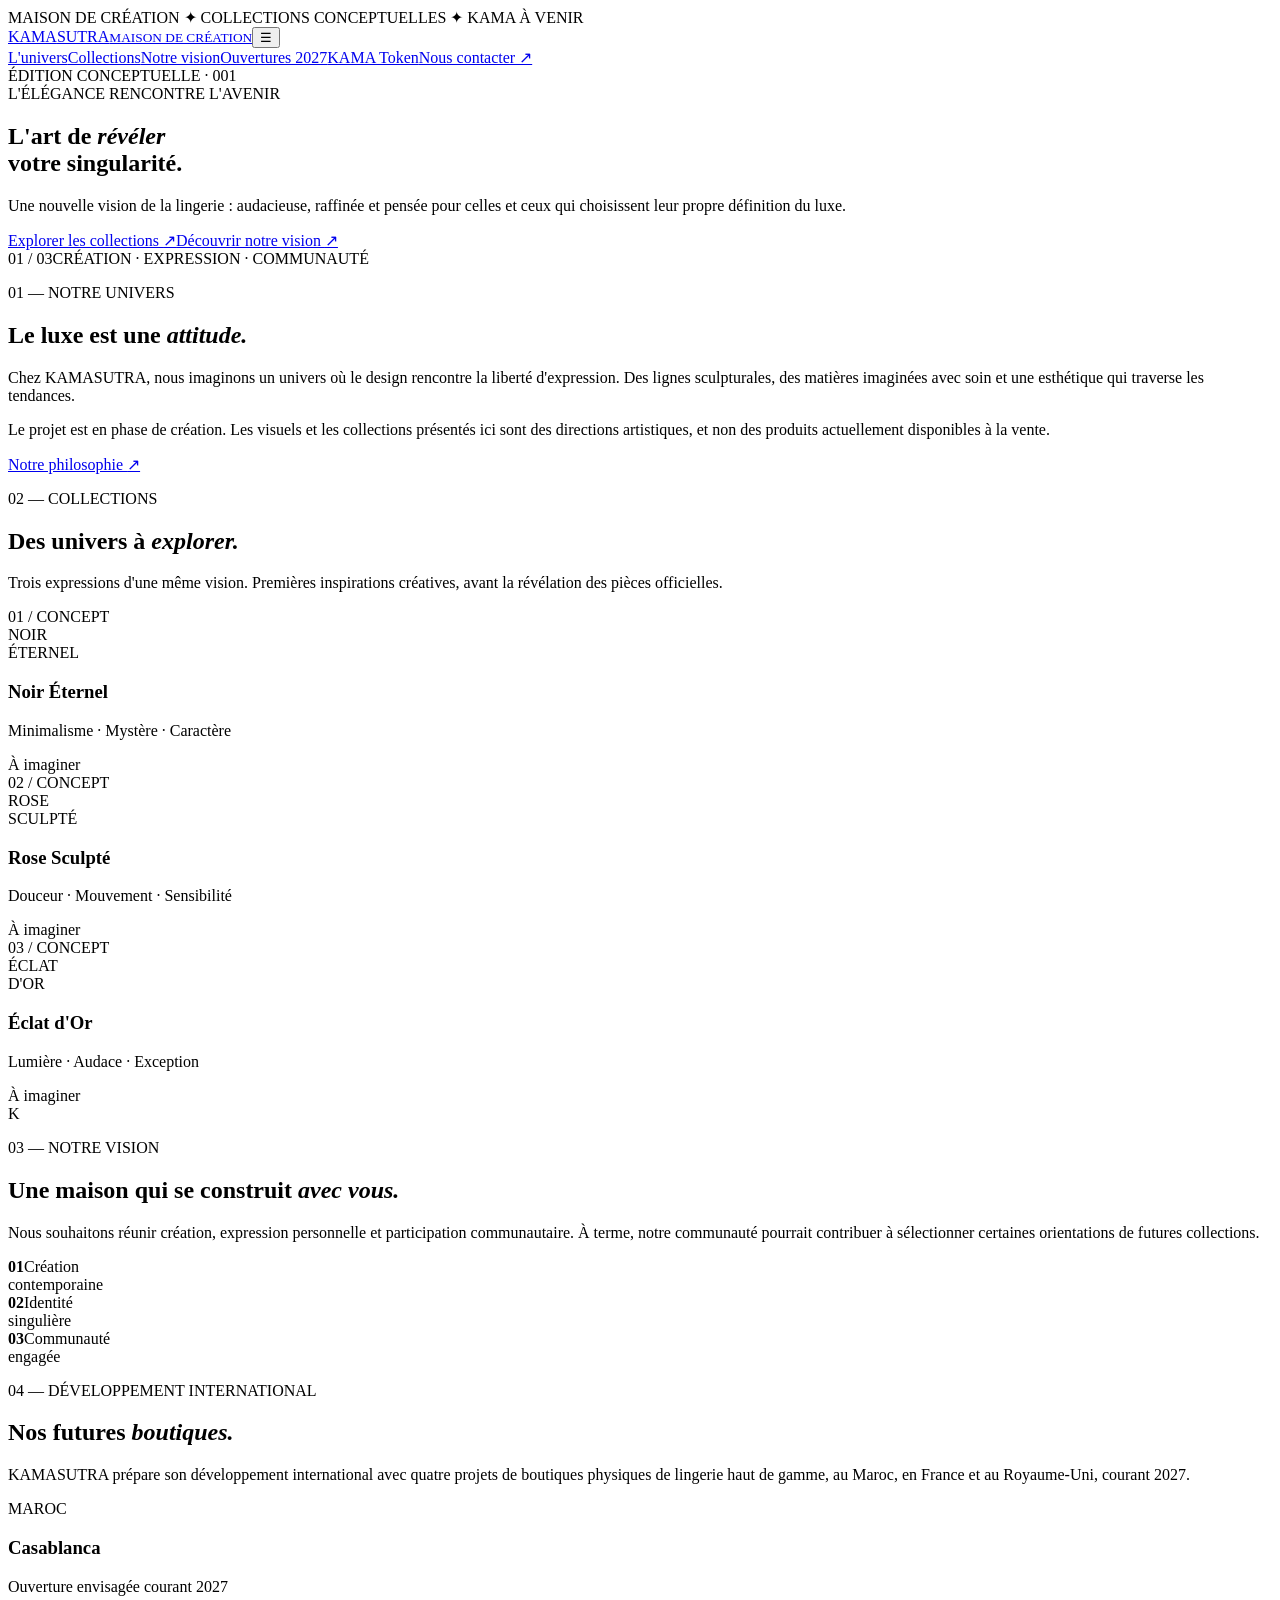
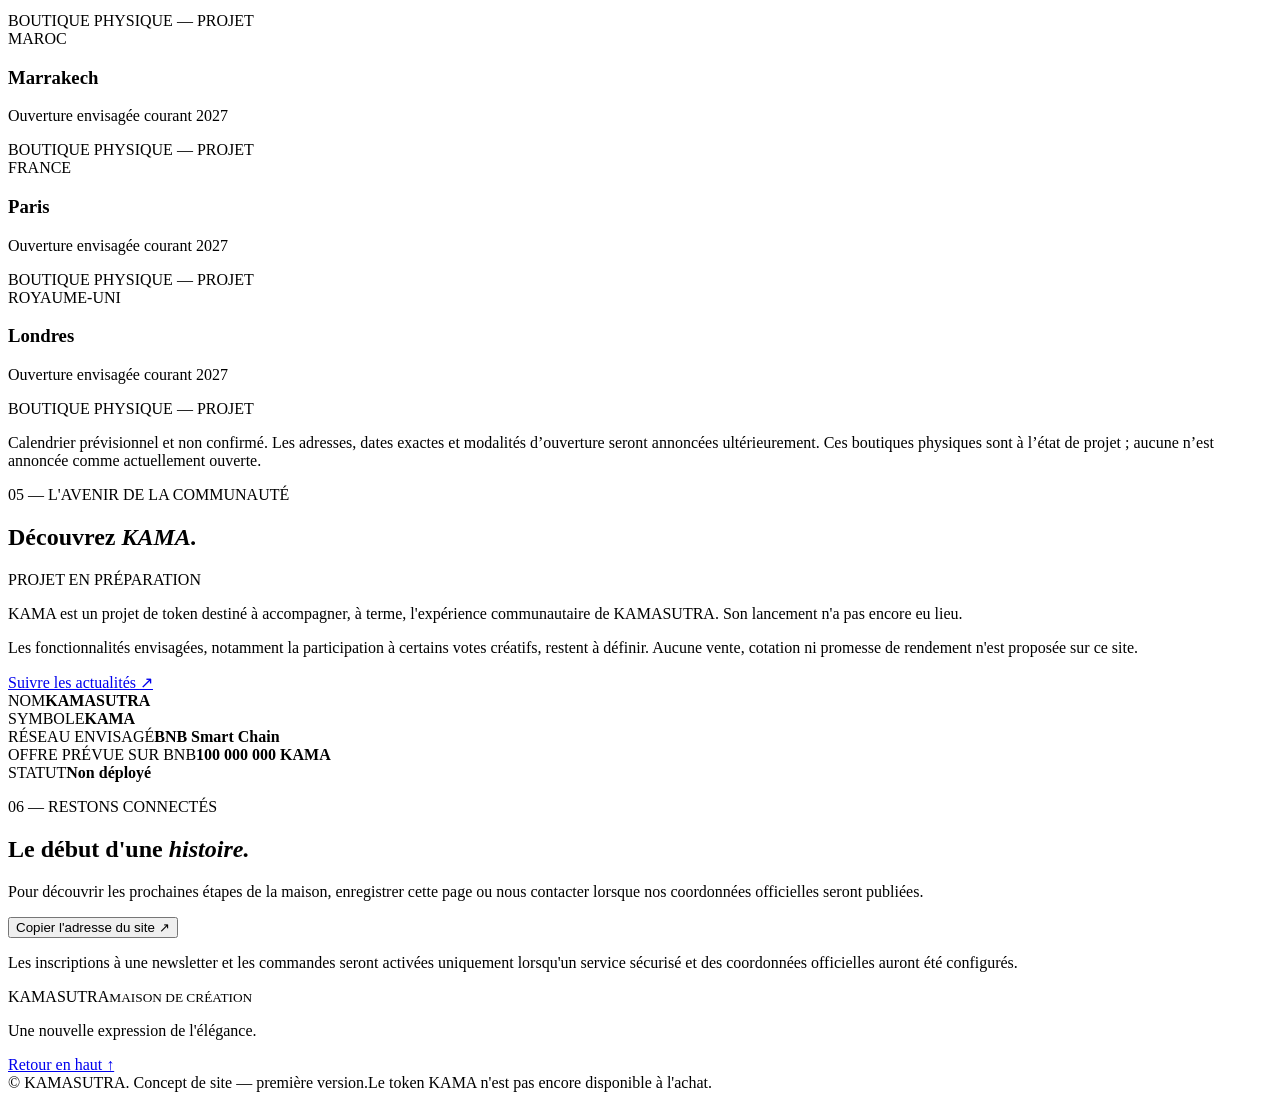
==== index.html @ 38c8c531 "Add files via upload" ====
<!doctype html>
<html lang="fr">
<head>
<meta charset="utf-8"><meta name="viewport" content="width=device-width,initial-scale=1">
<meta name="theme-color" content="#101018"><meta name="description" content="KAMASUTRA — une vision de la lingerie contemporaine, entre élégance, création et communauté. Découvrez les collections conceptuelles et le projet KAMA.">
<title>KAMASUTRA — Maison de création</title>
<link rel="stylesheet" href="styles.css">
</head>
<body>
<div class="announcement">MAISON DE CRÉATION <span>✦</span> COLLECTIONS CONCEPTUELLES <span>✦</span> KAMA À VENIR</div>
<header class="header" id="haut"><a href="#haut" class="logo" aria-label="KAMASUTRA accueil">KAMA<span>SUTRA</span><small>MAISON DE CRÉATION</small></a><button class="menu-button" id="menuButton" aria-expanded="false" aria-controls="mainNav" aria-label="Ouvrir le menu">☰</button><nav id="mainNav" aria-label="Navigation principale"><a href="#univers">L'univers</a><a href="#collections">Collections</a><a href="#vision">Notre vision</a><a href="#implantations">Ouvertures 2027</a><a href="#kama">KAMA Token</a><a href="#contact" class="nav-cta">Nous contacter ↗</a></nav></header>
<main>
<section class="hero" aria-labelledby="hero-title"><div class="hero-art" aria-hidden="true"><div class="halo"></div><div class="sculpture sculpture-one"></div><div class="sculpture sculpture-two"></div><div class="orbit orbit-one"></div><div class="orbit orbit-two"></div><span class="art-label">ÉDITION CONCEPTUELLE · 001</span></div><div class="hero-content"><div class="eyebrow"><span class="eyebrow-line"></span> L'ÉLÉGANCE RENCONTRE L'AVENIR</div><h1 id="hero-title">L'art de <em>révéler</em><br>votre singularité.</h1><p>Une nouvelle vision de la lingerie : audacieuse, raffinée et pensée pour celles et ceux qui choisissent leur propre définition du luxe.</p><div class="hero-actions"><a class="button gold" href="#collections">Explorer les collections <span>↗</span></a><a class="text-link" href="#vision">Découvrir notre vision <span>↗</span></a></div><div class="hero-bottom"><span>01 / 03</span><span>CRÉATION · EXPRESSION · COMMUNAUTÉ</span></div></div></section>
<section class="manifesto section" id="univers"><p class="section-kicker">01 — NOTRE UNIVERS</p><div class="manifesto-layout"><h2>Le luxe est une <em>attitude.</em></h2><div><p>Chez KAMASUTRA, nous imaginons un univers où le design rencontre la liberté d'expression. Des lignes sculpturales, des matières imaginées avec soin et une esthétique qui traverse les tendances.</p><p class="muted">Le projet est en phase de création. Les visuels et les collections présentés ici sont des directions artistiques, et non des produits actuellement disponibles à la vente.</p><a class="under-link" href="#vision">Notre philosophie <span>↗</span></a></div></div></section>
<section class="collections section" id="collections"><div class="section-top"><div><p class="section-kicker">02 — COLLECTIONS</p><h2>Des univers à <em>explorer.</em></h2></div><p>Trois expressions d'une même vision. Premières inspirations créatives, avant la révélation des pièces officielles.</p></div><div class="collection-grid"><article class="collection-card card-noir"><div class="card-visual"><span class="collection-index">01 / CONCEPT</span><div class="shape shape-noir"></div><span class="card-stamp">NOIR<br>ÉTERNEL</span></div><div class="collection-meta"><div><h3>Noir Éternel</h3><p>Minimalisme · Mystère · Caractère</p></div><span class="pill">À imaginer</span></div></article><article class="collection-card card-rose"><div class="card-visual"><span class="collection-index">02 / CONCEPT</span><div class="shape shape-rose"></div><span class="card-stamp">ROSE<br>SCULPTÉ</span></div><div class="collection-meta"><div><h3>Rose Sculpté</h3><p>Douceur · Mouvement · Sensibilité</p></div><span class="pill">À imaginer</span></div></article><article class="collection-card card-or"><div class="card-visual"><span class="collection-index">03 / CONCEPT</span><div class="shape shape-or"></div><span class="card-stamp">ÉCLAT<br>D'OR</span></div><div class="collection-meta"><div><h3>Éclat d'Or</h3><p>Lumière · Audace · Exception</p></div><span class="pill">À imaginer</span></div></article></div></section>
<section class="vision section" id="vision"><div class="vision-emblem" aria-hidden="true"><span>K</span><div class="emblem-ring"></div></div><div class="vision-copy"><p class="section-kicker">03 — NOTRE VISION</p><h2>Une maison qui se construit <em>avec vous.</em></h2><p>Nous souhaitons réunir création, expression personnelle et participation communautaire. À terme, notre communauté pourrait contribuer à sélectionner certaines orientations de futures collections.</p><div class="vision-points"><div><strong>01</strong><span>Création<br>contemporaine</span></div><div><strong>02</strong><span>Identité<br>singulière</span></div><div><strong>03</strong><span>Communauté<br>engagée</span></div></div></div></section>
<section class="locations section" id="implantations" aria-labelledby="locations-title"><div class="section-top"><div><p class="section-kicker">04 — DÉVELOPPEMENT INTERNATIONAL</p><h2 id="locations-title">Nos futures <em>boutiques.</em></h2></div><p>KAMASUTRA prépare son développement international avec quatre projets de boutiques physiques de lingerie haut de gamme, au Maroc, en France et au Royaume-Uni, courant 2027.</p></div><div class="locations-grid"><article class="location-card"><span class="location-country">MAROC</span><h3>Casablanca</h3><p>Ouverture envisagée courant 2027</p><span class="location-tag">BOUTIQUE PHYSIQUE — PROJET</span></article><article class="location-card"><span class="location-country">MAROC</span><h3>Marrakech</h3><p>Ouverture envisagée courant 2027</p><span class="location-tag">BOUTIQUE PHYSIQUE — PROJET</span></article><article class="location-card"><span class="location-country">FRANCE</span><h3>Paris</h3><p>Ouverture envisagée courant 2027</p><span class="location-tag">BOUTIQUE PHYSIQUE — PROJET</span></article><article class="location-card"><span class="location-country">ROYAUME-UNI</span><h3>Londres</h3><p>Ouverture envisagée courant 2027</p><span class="location-tag">BOUTIQUE PHYSIQUE — PROJET</span></article></div><p class="locations-disclaimer">Calendrier prévisionnel et non confirmé. Les adresses, dates exactes et modalités d’ouverture seront annoncées ultérieurement. Ces boutiques physiques sont à l’état de projet ; aucune n’est annoncée comme actuellement ouverte.</p></section>
<section class="token section" id="kama"><div class="token-glow" aria-hidden="true"></div><div class="token-header"><div><p class="section-kicker">05 — L'AVENIR DE LA COMMUNAUTÉ</p><h2>Découvrez <em>KAMA.</em></h2></div><span class="status"><span class="status-dot"></span> PROJET EN PRÉPARATION</span></div><div class="token-body"><div><p>KAMA est un projet de token destiné à accompagner, à terme, l'expérience communautaire de KAMASUTRA. Son lancement n'a pas encore eu lieu.</p><p class="muted">Les fonctionnalités envisagées, notamment la participation à certains votes créatifs, restent à définir. Aucune vente, cotation ni promesse de rendement n'est proposée sur ce site.</p><a href="#contact" class="button outline">Suivre les actualités <span>↗</span></a></div><div class="token-facts"><div><span>NOM</span><strong>KAMASUTRA</strong></div><div><span>SYMBOLE</span><strong>KAMA</strong></div><div><span>RÉSEAU ENVISAGÉ</span><strong>BNB Smart Chain</strong></div><div><span>OFFRE PRÉVUE SUR BNB</span><strong>100 000 000 KAMA</strong></div><div><span>STATUT</span><strong>Non déployé</strong></div></div></div></section>
<section class="contact section" id="contact"><p class="section-kicker">06 — RESTONS CONNECTÉS</p><h2>Le début d'une <em>histoire.</em></h2><p>Pour découvrir les prochaines étapes de la maison, enregistrer cette page ou nous contacter lorsque nos coordonnées officielles seront publiées.</p><div class="contact-actions"><button class="button gold" id="copySite">Copier l'adresse du site <span>↗</span></button><span id="copyFeedback" role="status" aria-live="polite"></span></div><p class="contact-note">Les inscriptions à une newsletter et les commandes seront activées uniquement lorsqu'un service sécurisé et des coordonnées officielles auront été configurés.</p></section>
</main>
<footer><div class="footer-main"><div class="logo footer-logo">KAMA<span>SUTRA</span><small>MAISON DE CRÉATION</small></div><p>Une nouvelle expression de l'élégance.</p><a href="#haut">Retour en haut ↑</a></div><div class="footer-bottom"><span>© <span id="year"></span> KAMASUTRA. Concept de site — première version.</span><span>Le token KAMA n'est pas encore disponible à l'achat.</span></div></footer>
<script src="script.js"></script>
</body></html>
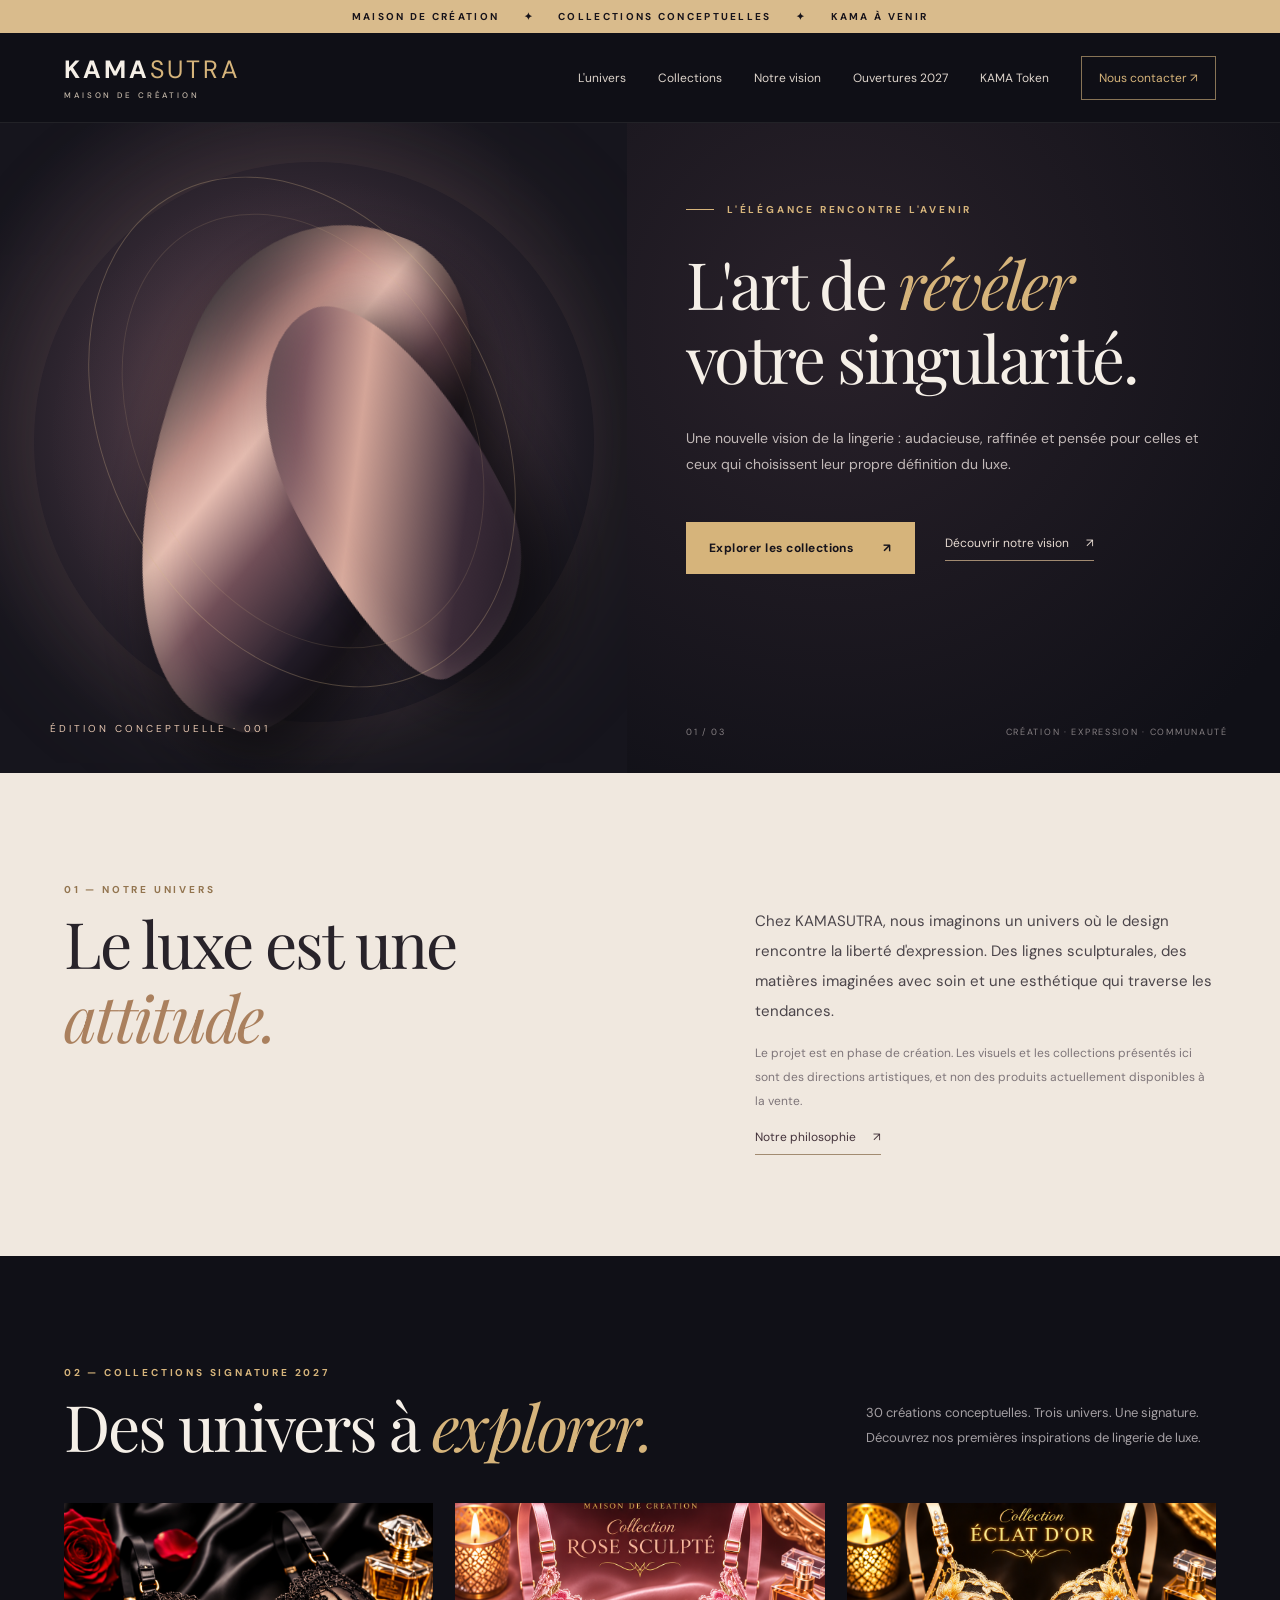
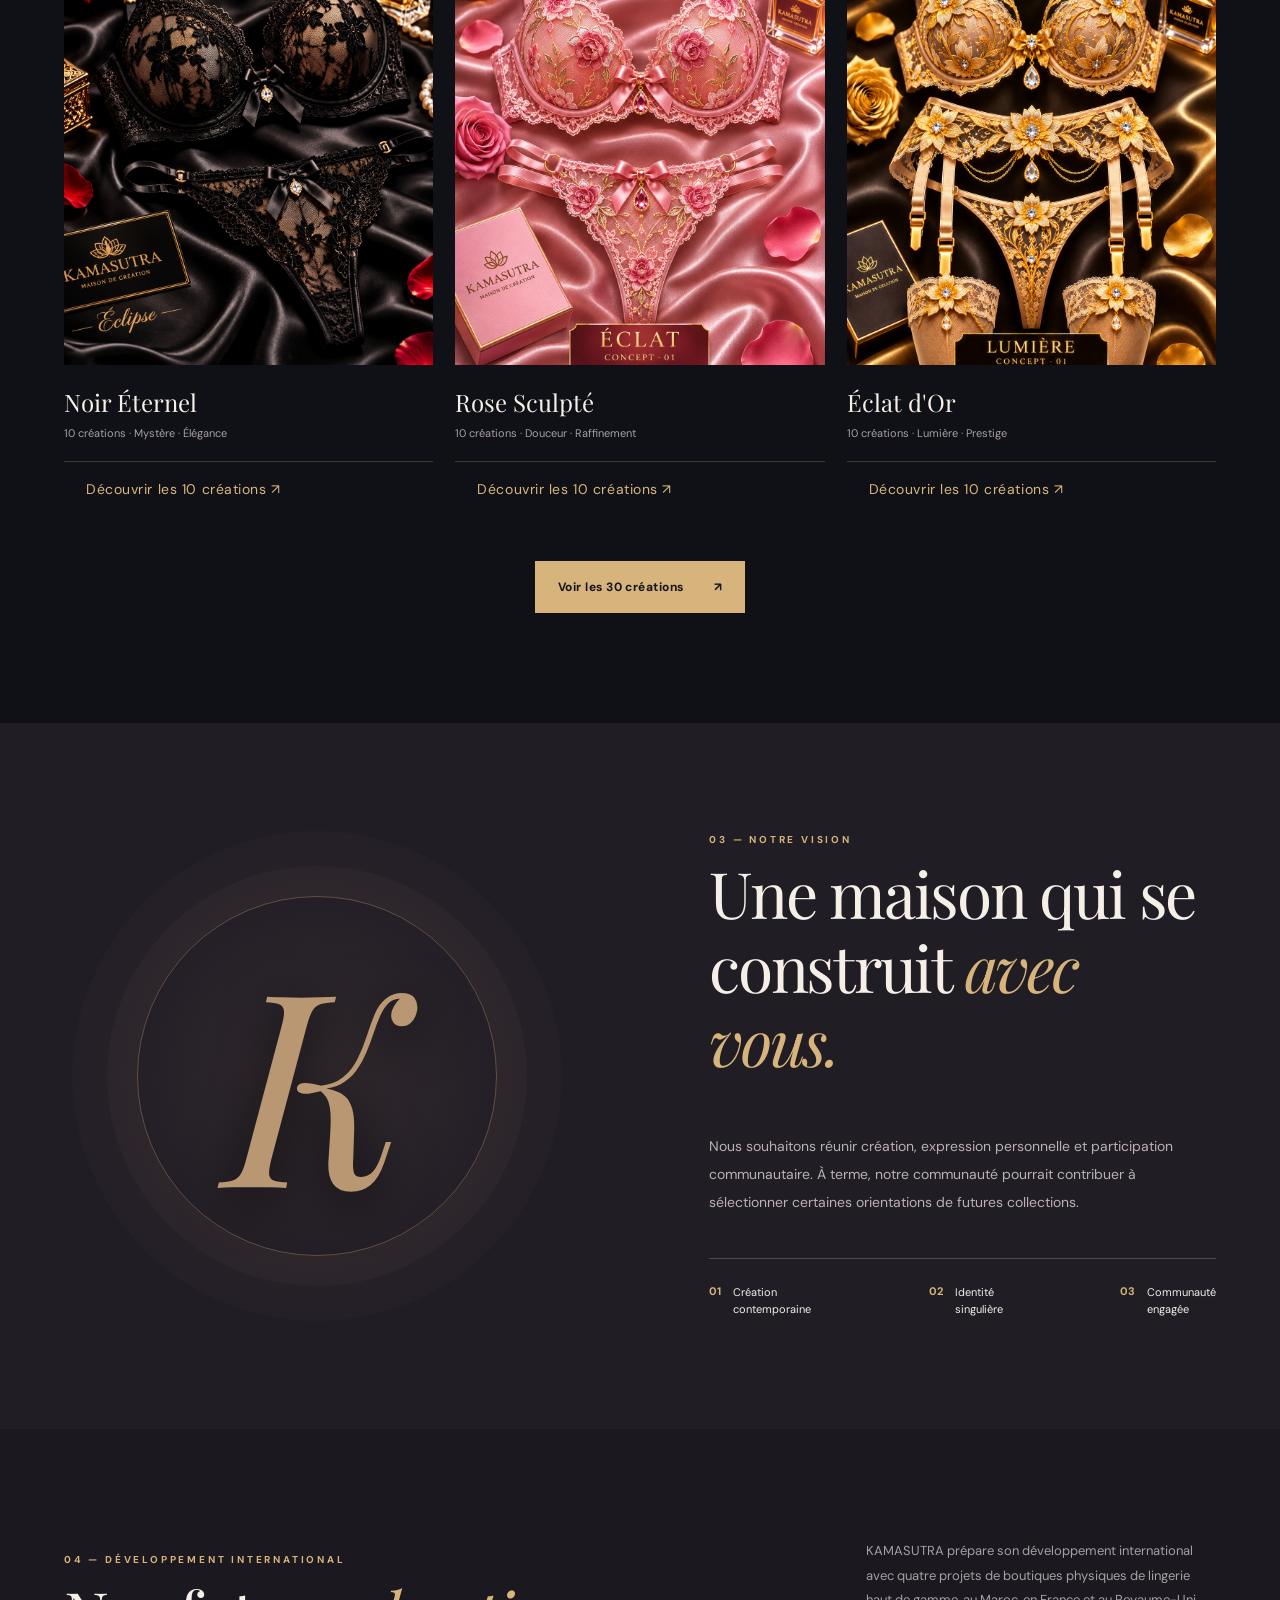
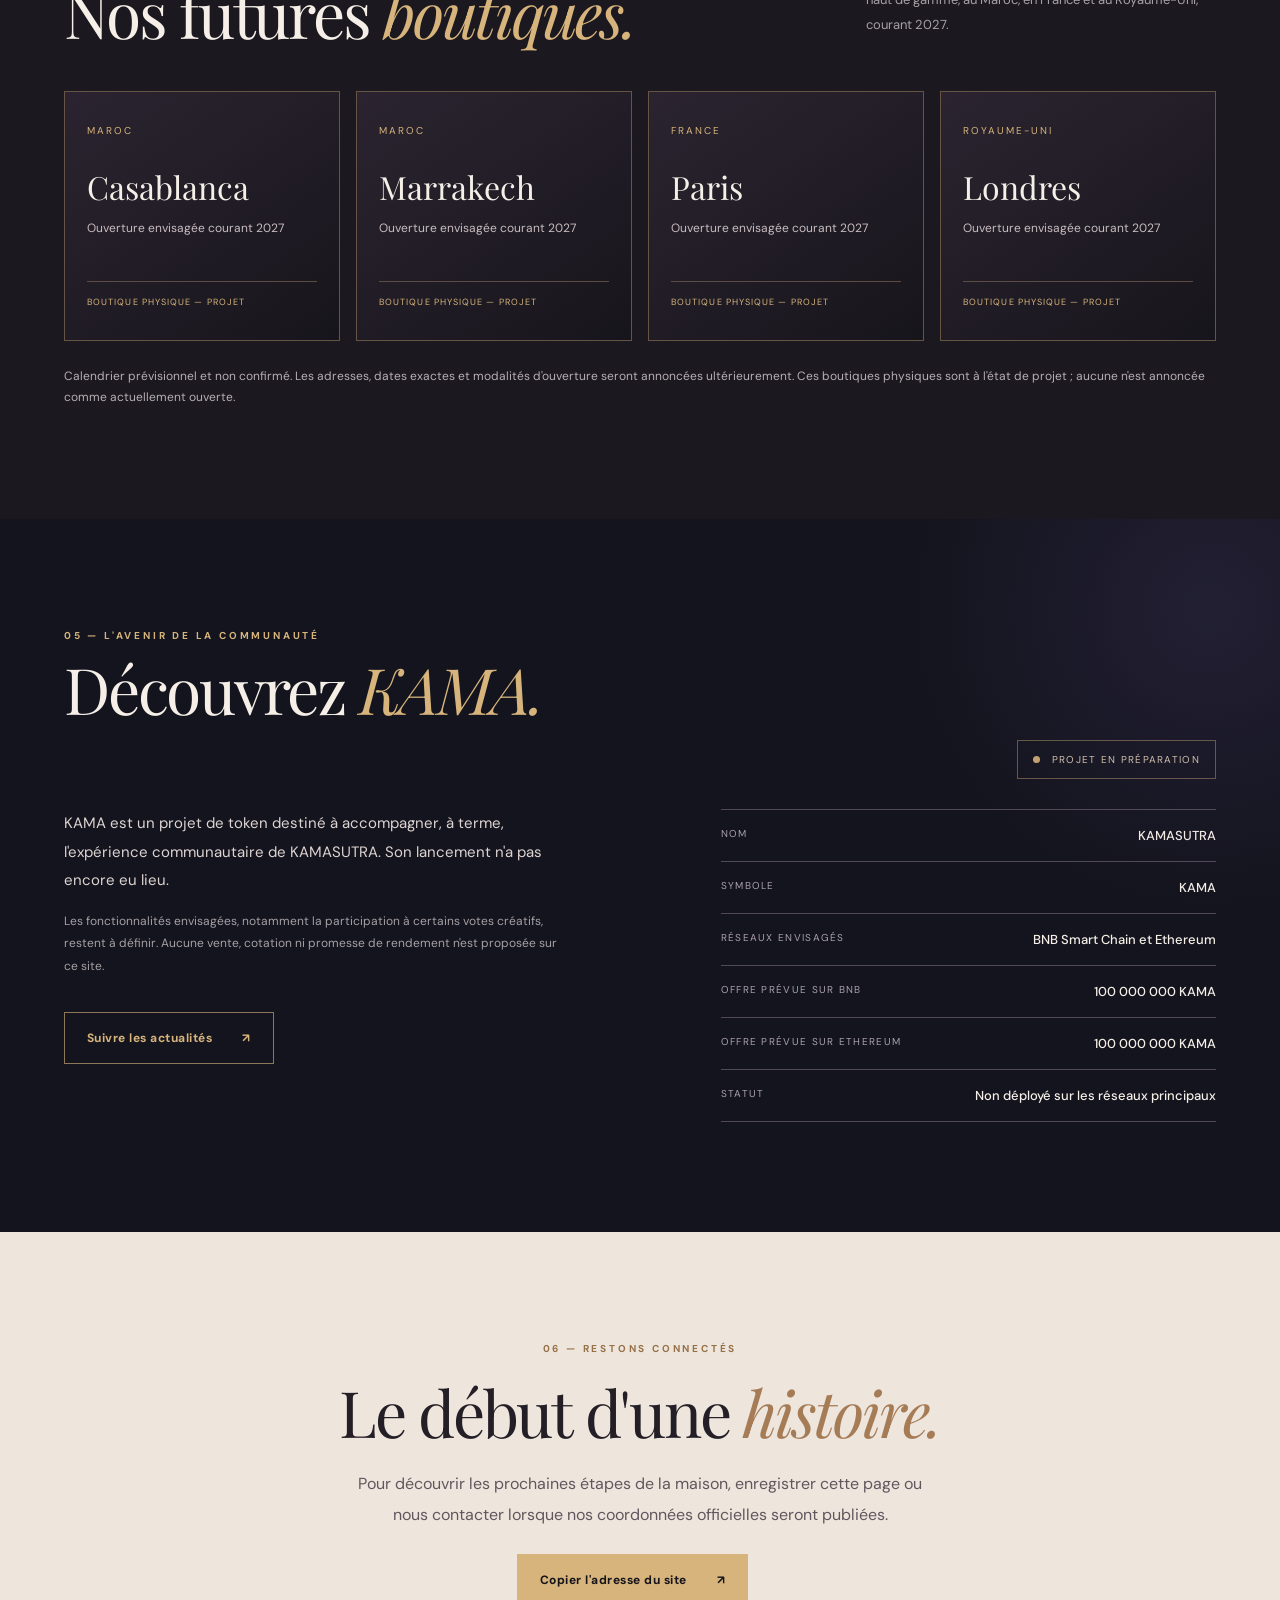
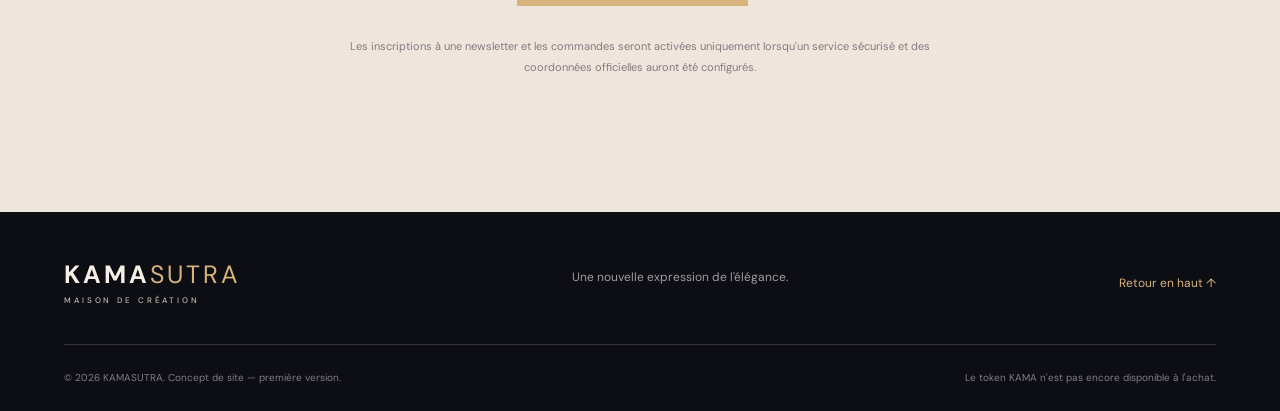
==== commit b22de98d: "Update index.html" ====
--- a/index.html
+++ b/index.html
@@ -1,23 +1,527 @@
+
+
 <!doctype html>
 <html lang="fr">
 <head>
-<meta charset="utf-8"><meta name="viewport" content="width=device-width,initial-scale=1">
-<meta name="theme-color" content="#101018"><meta name="description" content="KAMASUTRA — une vision de la lingerie contemporaine, entre élégance, création et communauté. Découvrez les collections conceptuelles et le projet KAMA.">
-<title>KAMASUTRA — Maison de création</title>
-<link rel="stylesheet" href="styles.css">
+  <meta charset="utf-8">
+  <meta name="viewport" content="width=device-width,initial-scale=1">
+  <meta name="theme-color" content="#101018">
+  <meta name="description" content="KAMASUTRA — Maison de création. Découvrez Noir Éternel, Rose Sculpté et Éclat d'Or : 30 créations conceptuelles de lingerie de luxe.">
+  <title>KAMASUTRA — Maison de création</title>
+  <link rel="stylesheet" href="styles.css">
+  <style>
+    /* Collections photographiques */
+    .collection-photo {
+      display: block;
+      width: 100%;
+      aspect-ratio: 4 / 5;
+      overflow: hidden;
+      background: #211b20;
+    }
+
+    .collection-photo img {
+      display: block;
+      width: 100%;
+      height: 100%;
+      object-fit: cover;
+      transition: transform .5s ease;
+    }
+
+    .collection-photo:hover img {
+      transform: scale(1.04);
+    }
+
+    .collection-discover {
+      display: block;
+      padding: 18px 22px;
+      color: #d8b77c;
+      text-decoration: none;
+      border-top: 1px solid rgba(216,183,124,.25);
+      font-size: 14px;
+      letter-spacing: .04em;
+    }
+
+    .collection-discover:hover {
+      color: #fff;
+    }
+
+    .collection-card {
+      overflow: hidden;
+    }
+
+    @media (max-width: 768px) {
+      .collection-grid {
+        gap: 26px;
+      }
+
+      .collection-photo {
+        aspect-ratio: 4 / 4.5;
+      }
+    }
+  </style>
 </head>
+
 <body>
-<div class="announcement">MAISON DE CRÉATION <span>✦</span> COLLECTIONS CONCEPTUELLES <span>✦</span> KAMA À VENIR</div>
-<header class="header" id="haut"><a href="#haut" class="logo" aria-label="KAMASUTRA accueil">KAMA<span>SUTRA</span><small>MAISON DE CRÉATION</small></a><button class="menu-button" id="menuButton" aria-expanded="false" aria-controls="mainNav" aria-label="Ouvrir le menu">☰</button><nav id="mainNav" aria-label="Navigation principale"><a href="#univers">L'univers</a><a href="#collections">Collections</a><a href="#vision">Notre vision</a><a href="#implantations">Ouvertures 2027</a><a href="#kama">KAMA Token</a><a href="#contact" class="nav-cta">Nous contacter ↗</a></nav></header>
+
+<div class="announcement">
+  MAISON DE CRÉATION
+  <span>✦</span>
+  COLLECTIONS CONCEPTUELLES
+  <span>✦</span>
+  KAMA À VENIR
+</div>
+
+<header class="header" id="haut">
+  <a href="#haut" class="logo" aria-label="KAMASUTRA accueil">
+    KAMA<span>SUTRA</span>
+    <small>MAISON DE CRÉATION</small>
+  </a>
+
+  <button
+    class="menu-button"
+    id="menuButton"
+    aria-expanded="false"
+    aria-controls="mainNav"
+    aria-label="Ouvrir le menu"
+  >☰</button>
+
+  <nav id="mainNav" aria-label="Navigation principale">
+    <a href="#univers">L'univers</a>
+    <a href="#collections">Collections</a>
+    <a href="#vision">Notre vision</a>
+    <a href="#implantations">Ouvertures 2027</a>
+    <a href="#kama">KAMA Token</a>
+    <a href="#contact" class="nav-cta">Nous contacter ↗</a>
+  </nav>
+</header>
+
 <main>
-<section class="hero" aria-labelledby="hero-title"><div class="hero-art" aria-hidden="true"><div class="halo"></div><div class="sculpture sculpture-one"></div><div class="sculpture sculpture-two"></div><div class="orbit orbit-one"></div><div class="orbit orbit-two"></div><span class="art-label">ÉDITION CONCEPTUELLE · 001</span></div><div class="hero-content"><div class="eyebrow"><span class="eyebrow-line"></span> L'ÉLÉGANCE RENCONTRE L'AVENIR</div><h1 id="hero-title">L'art de <em>révéler</em><br>votre singularité.</h1><p>Une nouvelle vision de la lingerie : audacieuse, raffinée et pensée pour celles et ceux qui choisissent leur propre définition du luxe.</p><div class="hero-actions"><a class="button gold" href="#collections">Explorer les collections <span>↗</span></a><a class="text-link" href="#vision">Découvrir notre vision <span>↗</span></a></div><div class="hero-bottom"><span>01 / 03</span><span>CRÉATION · EXPRESSION · COMMUNAUTÉ</span></div></div></section>
-<section class="manifesto section" id="univers"><p class="section-kicker">01 — NOTRE UNIVERS</p><div class="manifesto-layout"><h2>Le luxe est une <em>attitude.</em></h2><div><p>Chez KAMASUTRA, nous imaginons un univers où le design rencontre la liberté d'expression. Des lignes sculpturales, des matières imaginées avec soin et une esthétique qui traverse les tendances.</p><p class="muted">Le projet est en phase de création. Les visuels et les collections présentés ici sont des directions artistiques, et non des produits actuellement disponibles à la vente.</p><a class="under-link" href="#vision">Notre philosophie <span>↗</span></a></div></div></section>
-<section class="collections section" id="collections"><div class="section-top"><div><p class="section-kicker">02 — COLLECTIONS</p><h2>Des univers à <em>explorer.</em></h2></div><p>Trois expressions d'une même vision. Premières inspirations créatives, avant la révélation des pièces officielles.</p></div><div class="collection-grid"><article class="collection-card card-noir"><div class="card-visual"><span class="collection-index">01 / CONCEPT</span><div class="shape shape-noir"></div><span class="card-stamp">NOIR<br>ÉTERNEL</span></div><div class="collection-meta"><div><h3>Noir Éternel</h3><p>Minimalisme · Mystère · Caractère</p></div><span class="pill">À imaginer</span></div></article><article class="collection-card card-rose"><div class="card-visual"><span class="collection-index">02 / CONCEPT</span><div class="shape shape-rose"></div><span class="card-stamp">ROSE<br>SCULPTÉ</span></div><div class="collection-meta"><div><h3>Rose Sculpté</h3><p>Douceur · Mouvement · Sensibilité</p></div><span class="pill">À imaginer</span></div></article><article class="collection-card card-or"><div class="card-visual"><span class="collection-index">03 / CONCEPT</span><div class="shape shape-or"></div><span class="card-stamp">ÉCLAT<br>D'OR</span></div><div class="collection-meta"><div><h3>Éclat d'Or</h3><p>Lumière · Audace · Exception</p></div><span class="pill">À imaginer</span></div></article></div></section>
-<section class="vision section" id="vision"><div class="vision-emblem" aria-hidden="true"><span>K</span><div class="emblem-ring"></div></div><div class="vision-copy"><p class="section-kicker">03 — NOTRE VISION</p><h2>Une maison qui se construit <em>avec vous.</em></h2><p>Nous souhaitons réunir création, expression personnelle et participation communautaire. À terme, notre communauté pourrait contribuer à sélectionner certaines orientations de futures collections.</p><div class="vision-points"><div><strong>01</strong><span>Création<br>contemporaine</span></div><div><strong>02</strong><span>Identité<br>singulière</span></div><div><strong>03</strong><span>Communauté<br>engagée</span></div></div></div></section>
-<section class="locations section" id="implantations" aria-labelledby="locations-title"><div class="section-top"><div><p class="section-kicker">04 — DÉVELOPPEMENT INTERNATIONAL</p><h2 id="locations-title">Nos futures <em>boutiques.</em></h2></div><p>KAMASUTRA prépare son développement international avec quatre projets de boutiques physiques de lingerie haut de gamme, au Maroc, en France et au Royaume-Uni, courant 2027.</p></div><div class="locations-grid"><article class="location-card"><span class="location-country">MAROC</span><h3>Casablanca</h3><p>Ouverture envisagée courant 2027</p><span class="location-tag">BOUTIQUE PHYSIQUE — PROJET</span></article><article class="location-card"><span class="location-country">MAROC</span><h3>Marrakech</h3><p>Ouverture envisagée courant 2027</p><span class="location-tag">BOUTIQUE PHYSIQUE — PROJET</span></article><article class="location-card"><span class="location-country">FRANCE</span><h3>Paris</h3><p>Ouverture envisagée courant 2027</p><span class="location-tag">BOUTIQUE PHYSIQUE — PROJET</span></article><article class="location-card"><span class="location-country">ROYAUME-UNI</span><h3>Londres</h3><p>Ouverture envisagée courant 2027</p><span class="location-tag">BOUTIQUE PHYSIQUE — PROJET</span></article></div><p class="locations-disclaimer">Calendrier prévisionnel et non confirmé. Les adresses, dates exactes et modalités d’ouverture seront annoncées ultérieurement. Ces boutiques physiques sont à l’état de projet ; aucune n’est annoncée comme actuellement ouverte.</p></section>
-<section class="token section" id="kama"><div class="token-glow" aria-hidden="true"></div><div class="token-header"><div><p class="section-kicker">05 — L'AVENIR DE LA COMMUNAUTÉ</p><h2>Découvrez <em>KAMA.</em></h2></div><span class="status"><span class="status-dot"></span> PROJET EN PRÉPARATION</span></div><div class="token-body"><div><p>KAMA est un projet de token destiné à accompagner, à terme, l'expérience communautaire de KAMASUTRA. Son lancement n'a pas encore eu lieu.</p><p class="muted">Les fonctionnalités envisagées, notamment la participation à certains votes créatifs, restent à définir. Aucune vente, cotation ni promesse de rendement n'est proposée sur ce site.</p><a href="#contact" class="button outline">Suivre les actualités <span>↗</span></a></div><div class="token-facts"><div><span>NOM</span><strong>KAMASUTRA</strong></div><div><span>SYMBOLE</span><strong>KAMA</strong></div><div><span>RÉSEAU ENVISAGÉ</span><strong>BNB Smart Chain</strong></div><div><span>OFFRE PRÉVUE SUR BNB</span><strong>100 000 000 KAMA</strong></div><div><span>STATUT</span><strong>Non déployé</strong></div></div></div></section>
-<section class="contact section" id="contact"><p class="section-kicker">06 — RESTONS CONNECTÉS</p><h2>Le début d'une <em>histoire.</em></h2><p>Pour découvrir les prochaines étapes de la maison, enregistrer cette page ou nous contacter lorsque nos coordonnées officielles seront publiées.</p><div class="contact-actions"><button class="button gold" id="copySite">Copier l'adresse du site <span>↗</span></button><span id="copyFeedback" role="status" aria-live="polite"></span></div><p class="contact-note">Les inscriptions à une newsletter et les commandes seront activées uniquement lorsqu'un service sécurisé et des coordonnées officielles auront été configurés.</p></section>
+
+  <!-- ACCUEIL -->
+
+  <section class="hero" aria-labelledby="hero-title">
+    <div class="hero-art" aria-hidden="true">
+      <div class="halo"></div>
+      <div class="sculpture sculpture-one"></div>
+      <div class="sculpture sculpture-two"></div>
+      <div class="orbit orbit-one"></div>
+      <div class="orbit orbit-two"></div>
+      <span class="art-label">ÉDITION CONCEPTUELLE · 001</span>
+    </div>
+
+    <div class="hero-content">
+      <div class="eyebrow">
+        <span class="eyebrow-line"></span>
+        L'ÉLÉGANCE RENCONTRE L'AVENIR
+      </div>
+
+      <h1 id="hero-title">
+        L'art de <em>révéler</em><br>
+        votre singularité.
+      </h1>
+
+      <p>
+        Une nouvelle vision de la lingerie :
+        audacieuse, raffinée et pensée pour celles
+        et ceux qui choisissent leur propre
+        définition du luxe.
+      </p>
+
+      <div class="hero-actions">
+        <a class="button gold" href="#collections">
+          Explorer les collections <span>↗</span>
+        </a>
+        <a class="text-link" href="#vision">
+          Découvrir notre vision <span>↗</span>
+        </a>
+      </div>
+
+      <div class="hero-bottom">
+        <span>01 / 03</span>
+        <span>CRÉATION · EXPRESSION · COMMUNAUTÉ</span>
+      </div>
+    </div>
+  </section>
+
+  <!-- NOTRE UNIVERS -->
+
+  <section class="manifesto section" id="univers">
+    <p class="section-kicker">01 — NOTRE UNIVERS</p>
+
+    <div class="manifesto-layout">
+      <h2>Le luxe est une <em>attitude.</em></h2>
+
+      <div>
+        <p>
+          Chez KAMASUTRA, nous imaginons un univers
+          où le design rencontre la liberté
+          d'expression. Des lignes sculpturales,
+          des matières imaginées avec soin et
+          une esthétique qui traverse les tendances.
+        </p>
+
+        <p class="muted">
+          Le projet est en phase de création.
+          Les visuels et les collections présentés
+          ici sont des directions artistiques,
+          et non des produits actuellement
+          disponibles à la vente.
+        </p>
+
+        <a class="under-link" href="#vision">
+          Notre philosophie <span>↗</span>
+        </a>
+      </div>
+    </div>
+  </section>
+
+  <!-- NOS TROIS COLLECTIONS -->
+
+  <section class="collections section" id="collections">
+    <div class="section-top">
+      <div>
+        <p class="section-kicker">
+          02 — COLLECTIONS SIGNATURE 2027
+        </p>
+        <h2>Des univers à <em>explorer.</em></h2>
+      </div>
+
+      <p>
+        30 créations conceptuelles.
+        Trois univers. Une signature.
+        Découvrez nos premières inspirations
+        de lingerie de luxe.
+      </p>
+    </div>
+
+    <div class="collection-grid">
+
+      <!-- NOIR ÉTERNEL -->
+
+      <article class="collection-card card-noir">
+        <a class="collection-photo" href="collections.html#noir">
+          <img
+            src="noir-01.png"
+            alt="Noir Éternel — lingerie de luxe noire"
+            loading="lazy"
+          >
+        </a>
+
+        <div class="collection-meta">
+          <div>
+            <h3>Noir Éternel</h3>
+            <p>10 créations · Mystère · Élégance</p>
+          </div>
+        </div>
+
+        <a class="collection-discover" href="collections.html#noir">
+          Découvrir les 10 créations ↗
+        </a>
+      </article>
+
+      <!-- ROSE SCULPTÉ -->
+
+      <article class="collection-card card-rose">
+        <a class="collection-photo" href="collections.html#rose">
+          <img
+            src="rose-01.png"
+            alt="Rose Sculpté — lingerie rose raffinée"
+            loading="lazy"
+          >
+        </a>
+
+        <div class="collection-meta">
+          <div>
+            <h3>Rose Sculpté</h3>
+            <p>10 créations · Douceur · Raffinement</p>
+          </div>
+        </div>
+
+        <a class="collection-discover" href="collections.html#rose">
+          Découvrir les 10 créations ↗
+        </a>
+      </article>
+
+      <!-- ÉCLAT D'OR -->
+
+      <article class="collection-card card-or">
+        <a class="collection-photo" href="collections.html#or">
+          <img
+            src="or-01.png"
+            alt="Éclat d'Or — lingerie champagne et or"
+            loading="lazy"
+          >
+        </a>
+
+        <div class="collection-meta">
+          <div>
+            <h3>Éclat d'Or</h3>
+            <p>10 créations · Lumière · Prestige</p>
+          </div>
+        </div>
+
+        <a class="collection-discover" href="collections.html#or">
+          Découvrir les 10 créations ↗
+        </a>
+      </article>
+
+    </div>
+
+    <div style="text-align:center;margin-top:45px">
+      <a class="button gold" href="collections.html">
+        Voir les 30 créations <span>↗</span>
+      </a>
+    </div>
+  </section>
+
+  <!-- NOTRE VISION -->
+
+  <section class="vision section" id="vision">
+    <div class="vision-emblem" aria-hidden="true">
+      <span>K</span>
+      <div class="emblem-ring"></div>
+    </div>
+
+    <div class="vision-copy">
+      <p class="section-kicker">03 — NOTRE VISION</p>
+
+      <h2>
+        Une maison qui se construit
+        <em>avec vous.</em>
+      </h2>
+
+      <p>
+        Nous souhaitons réunir création,
+        expression personnelle et participation
+        communautaire. À terme, notre communauté
+        pourrait contribuer à sélectionner
+        certaines orientations de futures collections.
+      </p>
+
+      <div class="vision-points">
+        <div>
+          <strong>01</strong>
+          <span>Création<br>contemporaine</span>
+        </div>
+        <div>
+          <strong>02</strong>
+          <span>Identité<br>singulière</span>
+        </div>
+        <div>
+          <strong>03</strong>
+          <span>Communauté<br>engagée</span>
+        </div>
+      </div>
+    </div>
+  </section>
+
+  <!-- BOUTIQUES 2027 -->
+
+  <section class="locations section" id="implantations"
+    aria-labelledby="locations-title">
+
+    <div class="section-top">
+      <div>
+        <p class="section-kicker">
+          04 — DÉVELOPPEMENT INTERNATIONAL
+        </p>
+        <h2 id="locations-title">
+          Nos futures <em>boutiques.</em>
+        </h2>
+      </div>
+
+      <p>
+        KAMASUTRA prépare son développement
+        international avec quatre projets
+        de boutiques physiques de lingerie
+        haut de gamme, au Maroc, en France
+        et au Royaume-Uni, courant 2027.
+      </p>
+    </div>
+
+    <div class="locations-grid">
+
+      <article class="location-card">
+        <span class="location-country">MAROC</span>
+        <h3>Casablanca</h3>
+        <p>Ouverture envisagée courant 2027</p>
+        <span class="location-tag">
+          BOUTIQUE PHYSIQUE — PROJET
+        </span>
+      </article>
+
+      <article class="location-card">
+        <span class="location-country">MAROC</span>
+        <h3>Marrakech</h3>
+        <p>Ouverture envisagée courant 2027</p>
+        <span class="location-tag">
+          BOUTIQUE PHYSIQUE — PROJET
+        </span>
+      </article>
+
+      <article class="location-card">
+        <span class="location-country">FRANCE</span>
+        <h3>Paris</h3>
+        <p>Ouverture envisagée courant 2027</p>
+        <span class="location-tag">
+          BOUTIQUE PHYSIQUE — PROJET
+        </span>
+      </article>
+
+      <article class="location-card">
+        <span class="location-country">ROYAUME-UNI</span>
+        <h3>Londres</h3>
+        <p>Ouverture envisagée courant 2027</p>
+        <span class="location-tag">
+          BOUTIQUE PHYSIQUE — PROJET
+        </span>
+      </article>
+
+    </div>
+
+    <p class="locations-disclaimer">
+      Calendrier prévisionnel et non confirmé.
+      Les adresses, dates exactes et modalités
+      d'ouverture seront annoncées ultérieurement.
+      Ces boutiques physiques sont à l'état
+      de projet ; aucune n'est annoncée
+      comme actuellement ouverte.
+    </p>
+  </section>
+
+  <!-- KAMA TOKEN -->
+
+  <section class="token section" id="kama">
+    <div class="token-glow" aria-hidden="true"></div>
+
+    <div class="token-header">
+      <div>
+        <p class="section-kicker">
+          05 — L'AVENIR DE LA COMMUNAUTÉ
+        </p>
+        <h2>Découvrez <em>KAMA.</em></h2>
+      </div>
+
+      <span class="status">
+        <span class="status-dot"></span>
+        PROJET EN PRÉPARATION
+      </span>
+    </div>
+
+    <div class="token-body">
+      <div>
+        <p>
+          KAMA est un projet de token destiné
+          à accompagner, à terme, l'expérience
+          communautaire de KAMASUTRA.
+          Son lancement n'a pas encore eu lieu.
+        </p>
+
+        <p class="muted">
+          Les fonctionnalités envisagées,
+          notamment la participation à certains
+          votes créatifs, restent à définir.
+          Aucune vente, cotation ni promesse
+          de rendement n'est proposée sur ce site.
+        </p>
+
+        <a href="#contact" class="button outline">
+          Suivre les actualités <span>↗</span>
+        </a>
+      </div>
+
+      <div class="token-facts">
+        <div>
+          <span>NOM</span>
+          <strong>KAMASUTRA</strong>
+        </div>
+        <div>
+          <span>SYMBOLE</span>
+          <strong>KAMA</strong>
+        </div>
+        <div>
+          <span>RÉSEAUX ENVISAGÉS</span>
+          <strong>BNB Smart Chain et Ethereum</strong>
+        </div>
+        <div>
+          <span>OFFRE PRÉVUE SUR BNB</span>
+          <strong>100 000 000 KAMA</strong>
+        </div>
+        <div>
+          <span>OFFRE PRÉVUE SUR ETHEREUM</span>
+          <strong>100 000 000 KAMA</strong>
+        </div>
+        <div>
+          <span>STATUT</span>
+          <strong>Non déployé sur les réseaux principaux</strong>
+        </div>
+      </div>
+    </div>
+  </section>
+
+  <!-- CONTACT -->
+
+  <section class="contact section" id="contact">
+    <p class="section-kicker">
+      06 — RESTONS CONNECTÉS
+    </p>
+
+    <h2>Le début d'une <em>histoire.</em></h2>
+
+    <p>
+      Pour découvrir les prochaines étapes
+      de la maison, enregistrer cette page
+      ou nous contacter lorsque nos coordonnées
+      officielles seront publiées.
+    </p>
+
+    <div class="contact-actions">
+      <button class="button gold" id="copySite">
+        Copier l'adresse du site <span>↗</span>
+      </button>
+
+      <span id="copyFeedback"
+        role="status"
+        aria-live="polite"></span>
+    </div>
+
+    <p class="contact-note">
+      Les inscriptions à une newsletter et
+      les commandes seront activées uniquement
+      lorsqu'un service sécurisé et des
+      coordonnées officielles auront été configurés.
+    </p>
+  </section>
+
 </main>
-<footer><div class="footer-main"><div class="logo footer-logo">KAMA<span>SUTRA</span><small>MAISON DE CRÉATION</small></div><p>Une nouvelle expression de l'élégance.</p><a href="#haut">Retour en haut ↑</a></div><div class="footer-bottom"><span>© <span id="year"></span> KAMASUTRA. Concept de site — première version.</span><span>Le token KAMA n'est pas encore disponible à l'achat.</span></div></footer>
+
+<!-- PIED DE PAGE -->
+
+<footer>
+  <div class="footer-main">
+    <div class="logo footer-logo">
+      KAMA<span>SUTRA</span>
+      <small>MAISON DE CRÉATION</small>
+    </div>
+
+    <p>Une nouvelle expression de l'élégance.</p>
+
+    <a href="#haut">Retour en haut ↑</a>
+  </div>
+
+  <div class="footer-bottom">
+    <span>
+      © <span id="year"></span> KAMASUTRA.
+      Concept de site — première version.
+    </span>
+    <span>
+      Le token KAMA n'est pas encore
+      disponible à l'achat.
+    </span>
+  </div>
+</footer>
+
 <script src="script.js"></script>
-</body></html>
+
+</body>
+</html>
--- a/styles.css
+++ b/styles.css
@@ -0,0 +1,5 @@
+@import url('https://fonts.googleapis.com/css2?family=DM+Sans:wght@400;500;600;700&family=Playfair+Display:ital,wght@0,400;0,500;0,600;1,400;1,500&display=swap');
+:root{--bg:#101017;--panel:#17171e;--ink:#f5efe7;--muted:#a5a0a4;--gold:#d6b47b;--line:#353039}*{box-sizing:border-box}html{scroll-behavior:smooth}body{margin:0;background:var(--bg);color:var(--ink);font-family:'DM Sans',Arial,sans-serif}a{color:inherit;text-decoration:none}button{font:inherit;cursor:pointer}.announcement{background:#d9bb8c;color:#17131a;text-align:center;font-size:10px;font-weight:700;letter-spacing:.23em;padding:10px 12px}.announcement span{margin:0 20px}.header{height:90px;display:flex;align-items:center;justify-content:space-between;padding:0 max(5vw,24px);border-bottom:1px solid #ffffff14;background:#101017e8;position:sticky;top:0;z-index:20;backdrop-filter:blur(15px)}.logo{font-size:25px;font-weight:700;letter-spacing:.12em;line-height:1;white-space:nowrap}.logo span{font-weight:400;color:var(--gold)}.logo small{display:block;font-size:8px;font-weight:500;letter-spacing:.36em;color:#c4b8aa;margin-top:9px}.header nav{display:flex;gap:32px;align-items:center}.header nav a{font-size:12px;color:#ddd4cc;transition:color .2s}.header nav a:hover{color:var(--gold)}.header .nav-cta{border:1px solid #887456;padding:13px 17px;color:var(--gold)}.menu-button{display:none;background:none;border:0;color:var(--ink);font-size:26px}.hero{min-height:650px;display:grid;grid-template-columns:49% 51%;overflow:hidden;background:radial-gradient(circle at 65% 30%,#29212a,#101017 58%)}.hero-art{min-height:650px;position:relative;overflow:hidden;background:radial-gradient(ellipse at 45% 45%,#6c4c51 0%,#382c37 35%,#16151d 70%)}.halo{position:absolute;width:560px;height:560px;left:50%;top:49%;transform:translate(-50%,-50%);border-radius:50%;background:radial-gradient(circle,#d3aa9b35 0%,#a6777a19 35%,transparent 67%);box-shadow:0 0 150px #d1a48a22}.sculpture{position:absolute;filter:drop-shadow(22px 28px 28px #050407a1)}.sculpture-one{width:45%;height:80%;left:24%;top:14%;border-radius:55% 42% 38% 55%/33% 32% 70% 62%;transform:rotate(20deg);background:linear-gradient(110deg,#251e29 10%,#ba8a83 29%,#e5bcb0 39%,#704e57 56%,#241d29 77%);box-shadow:inset 20px 0 35px #ffe4cc33,inset -18px 0 40px #0009}.sculpture-two{width:31%;height:60%;left:47%;top:26%;border-radius:55% 45% 70% 30%/45% 60% 35% 55%;transform:rotate(-28deg);background:linear-gradient(125deg,#1b1722,#7e5961 24%,#d4a598 40%,#3b2b38 70%,#15131c);box-shadow:inset 12px 0 30px #ffe3cb22}.orbit{position:absolute;border:1px solid #d7b5894a;border-radius:50%;transform:rotate(-28deg)}.orbit-one{width:390px;height:540px;left:17%;top:6%}.orbit-two{width:330px;height:460px;left:22%;top:12%;border-color:#d7b58926}.art-label{position:absolute;bottom:38px;left:8%;font-size:10px;letter-spacing:.3em;color:#e6c6b0}.hero-content{display:flex;flex-direction:column;justify-content:center;padding:80px 8% 35px 9%;position:relative}.eyebrow,.section-kicker{color:var(--gold);font-size:10px;letter-spacing:.28em;font-weight:700}.eyebrow{display:flex;align-items:center;gap:13px}.eyebrow-line{width:28px;height:1px;background:var(--gold)}h1,h2,h3,p{margin-top:0}h1,h2{font-family:'Playfair Display',Georgia,serif;font-weight:400}h1{font-size:clamp(47px,5.1vw,87px);line-height:1.14;letter-spacing:-.04em;margin:30px 0}h1 em,h2 em{font-weight:400;color:var(--gold)}.hero-content>p{max-width:520px;color:#c2b9b8;line-height:1.9;font-size:14px}.hero-actions{display:flex;align-items:center;gap:30px;flex-wrap:wrap;margin-top:30px}.button{display:inline-flex;justify-content:space-between;align-items:center;gap:30px;border:1px solid transparent;padding:17px 22px;font-size:12px;font-weight:700;letter-spacing:.04em;transition:transform .2s,background .2s}.button:hover{transform:translateY(-2px)}.button.gold{background:var(--gold);color:#16131b}.button.outline{border-color:#8c7859;color:var(--gold);background:transparent}.text-link,.under-link{font-size:12px;color:#e7dbd2;border-bottom:1px solid #a28b71;padding-bottom:9px}.text-link span,.under-link span{margin-left:14px}.hero-bottom{margin-top:auto;padding-top:60px;display:flex;justify-content:space-between;gap:15px;color:#857f82;font-size:9px;letter-spacing:.19em}.section{padding:110px max(5vw,24px)}.manifesto{background:#f0e8df;color:#28232a}.manifesto .section-kicker{color:#92744f}.manifesto-layout{display:grid;grid-template-columns:1.2fr 1fr;gap:12%;align-items:start}.manifesto h2,.section h2{font-size:clamp(42px,5vw,76px);line-height:1.16;letter-spacing:-.035em}.manifesto h2 em{color:#aa805e}.manifesto-layout p{font-size:15px;line-height:2;color:#4b454a}.manifesto-layout .muted{font-size:12px;color:#7e7579}.manifesto .under-link{color:#43323a}.section-top{display:flex;justify-content:space-between;align-items:end;gap:30px;margin-bottom:40px}.section-top h2{margin-bottom:0}.section-top>p{max-width:350px;color:var(--muted);line-height:1.9;font-size:13px}.collection-grid{display:grid;grid-template-columns:repeat(3,1fr);gap:22px}.card-visual{height:430px;position:relative;overflow:hidden;display:flex;align-items:center;justify-content:center}.card-noir .card-visual{background:radial-gradient(circle at 52% 40%,#67575d,#302a35 48%,#17151d)}.card-rose .card-visual{background:radial-gradient(circle at 50% 35%,#dbafa7,#977c83 49%,#3c323f)}.card-or .card-visual{background:radial-gradient(circle at 50% 35%,#bfa17c,#75604d 50%,#262128)}.collection-index{position:absolute;left:20px;top:22px;z-index:2;font-size:9px;letter-spacing:.22em;color:#f9eee6}.shape{width:49%;height:75%;border-radius:52% 48% 65% 35%/28% 42% 58% 72%;transform:rotate(-17deg);box-shadow:22px 24px 45px #09070b77,inset 16px 0 35px #ffffff2c}.shape-noir{background:linear-gradient(120deg,#08090e,#5c4b58 28%,#b99b9b 48%,#1b1721 69%,#09090f)}.shape-rose{background:linear-gradient(120deg,#4d333e,#f5d4c7 32%,#bd8993 53%,#533c4a 79%);transform:rotate(17deg)}.shape-or{background:linear-gradient(120deg,#392922,#e5bd7b 34%,#8e694d 59%,#201923);transform:rotate(-7deg)}.card-stamp{position:absolute;bottom:30px;left:24px;font-family:'Playfair Display',serif;font-size:36px;line-height:1.1;letter-spacing:.08em;text-shadow:0 2px 12px #0008}.collection-meta{display:flex;align-items:center;justify-content:space-between;gap:10px;padding:21px 0}.collection-meta h3{font-family:'Playfair Display',serif;font-size:24px;font-weight:400;margin:0 0 8px}.collection-meta p{color:var(--muted);font-size:11px;margin:0}.pill{font-size:10px;color:var(--gold);border:1px solid #635440;border-radius:30px;padding:8px 11px;white-space:nowrap}.vision{background:#211d25;display:grid;grid-template-columns:1fr 1fr;align-items:center;gap:12%;overflow:hidden}.vision-emblem{height:440px;position:relative;display:flex;align-items:center;justify-content:center;background:radial-gradient(circle,#7d655b30,transparent 65%)}.vision-emblem>span{font-family:'Playfair Display',serif;font-size:270px;font-style:italic;color:#b99772;text-shadow:0 10px 50px #000a}.emblem-ring{position:absolute;width:360px;height:360px;border:1px solid #b9977266;border-radius:50%;box-shadow:0 0 0 30px #b9977209,0 0 0 65px #b9977206}.vision-copy>p:not(.section-kicker){color:#bbb0b4;line-height:2;font-size:14px}.vision-points{display:flex;justify-content:space-between;gap:15px;margin-top:42px;padding-top:25px;border-top:1px solid #544752}.vision-points div{display:flex;gap:12px}.vision-points strong{color:var(--gold);font-size:11px}.vision-points span{font-size:11px;line-height:1.6}.token{position:relative;background:#14141e;overflow:hidden}.token-glow{position:absolute;width:600px;height:600px;right:-230px;top:-210px;background:radial-gradient(circle,#7561b025,transparent 70%);pointer-events:none}.token-header{display:flex;align-items:end;justify-content:space-between;gap:30px}.status{font-size:10px;letter-spacing:.13em;color:#d7c5ab;border:1px solid #675742;padding:12px 15px;white-space:nowrap}.status-dot{display:inline-block;width:7px;height:7px;border-radius:50%;background:#c7a36e;margin-right:7px}.token-body{display:grid;grid-template-columns:1fr 1fr;gap:14%;margin-top:30px}.token-body>div:first-child p{font-size:15px;line-height:1.9;color:#ded4d1}.token-body .muted{font-size:12px!important;color:var(--muted)!important}.token-body .button{margin-top:22px}.token-facts{border-top:1px solid #514957}.token-facts>div{display:flex;justify-content:space-between;gap:20px;padding:17px 0;border-bottom:1px solid #514957}.token-facts span{font-size:10px;color:#aaa1ad;letter-spacing:.13em}.token-facts strong{font-size:13px;font-weight:500;text-align:right}.contact{text-align:center;background:#eee6dd;color:#241f26}.contact .section-kicker{color:#967047}.contact h2{margin:20px 0}.contact h2 em{color:#a67c57}.contact>p:not(.section-kicker){max-width:590px;margin:0 auto 24px;color:#60575e;line-height:1.9}.contact-actions{display:flex;justify-content:center;align-items:center;gap:15px;flex-wrap:wrap}.contact-note{font-size:11px!important;margin-top:30px!important;color:#857980!important}#copyFeedback{font-size:12px;color:#5b6047}footer{padding:50px max(5vw,24px) 25px;background:#0d0d14}.footer-main{display:flex;align-items:center;justify-content:space-between;gap:20px}.footer-main p{color:#a49ba1;font-size:12px}.footer-main>a{color:var(--gold);font-size:12px}.footer-bottom{border-top:1px solid #35303a;margin-top:40px;padding-top:25px;display:flex;justify-content:space-between;gap:20px;color:#837c83;font-size:10px;line-height:1.6}@media(max-width:950px){.header nav{gap:16px}.hero{grid-template-columns:45% 55%}.hero-content{padding-left:6%}.section{padding:80px 5%}.card-visual{height:330px}.card-stamp{font-size:28px}.vision{gap:5%}}@media(max-width:700px){.announcement{font-size:8px;letter-spacing:.12em}.announcement span{margin:0 7px}.header{height:72px}.logo{font-size:21px}.menu-button{display:block}.header nav{display:none;position:absolute;top:72px;left:0;right:0;background:#16141d;padding:24px;flex-direction:column;align-items:stretch;gap:23px;border-bottom:1px solid #5a4b3f}.header nav.open{display:flex}.hero{display:flex;flex-direction:column}.hero-art{min-height:400px}.hero-content{padding:55px 6% 40px}.hero h1{font-size:clamp(44px,11vw,70px)}.hero-bottom{padding-top:60px}.manifesto-layout,.vision,.token-body{grid-template-columns:1fr;gap:25px}.section-top,.token-header{display:block}.section-top>p{margin-top:25px}.collection-grid{grid-template-columns:1fr}.card-visual{height:410px}.collection-meta{padding:18px 0 30px}.vision-emblem{height:300px}.vision-emblem>span{font-size:200px}.emblem-ring{width:250px;height:250px}.vision-points{flex-wrap:wrap}.token-header .status{display:inline-block;margin:10px 0}.token-body{margin-top:20px}.footer-main,.footer-bottom{flex-direction:column;align-items:flex-start}.section{padding:72px 6%}.section h2{font-size:clamp(39px,10vw,58px)}}@media(prefers-reduced-motion:reduce){html{scroll-behavior:auto}*{transition:none!important}}
+
+/* Implantations prévisionnelles 2027 */
+.locations{background:#1b1820}.locations-grid{display:grid;grid-template-columns:repeat(4,minmax(0,1fr));gap:16px}.location-card{padding:32px 22px;min-height:250px;border:1px solid #665444;background:linear-gradient(145deg,#2b2430,#17151c);display:flex;flex-direction:column;align-items:flex-start}.location-country{font-size:10px;letter-spacing:.2em;color:var(--gold)}.location-card h3{font-family:'Playfair Display',Georgia,serif;font-size:32px;font-weight:400;margin:28px 0 10px}.location-card p{color:#c9bdc0;font-size:12px;line-height:1.7}.location-tag{margin-top:auto;font-size:9px;letter-spacing:.12em;color:var(--gold);border-top:1px solid #5c4c42;padding-top:14px;width:100%}.locations-disclaimer{color:#b7aeb3;font-size:12px;line-height:1.8;margin:25px 0 0}@media(max-width:950px){.locations-grid{grid-template-columns:repeat(2,minmax(0,1fr))}}@media(max-width:550px){.locations-grid{grid-template-columns:1fr}.location-card{min-height:215px}}
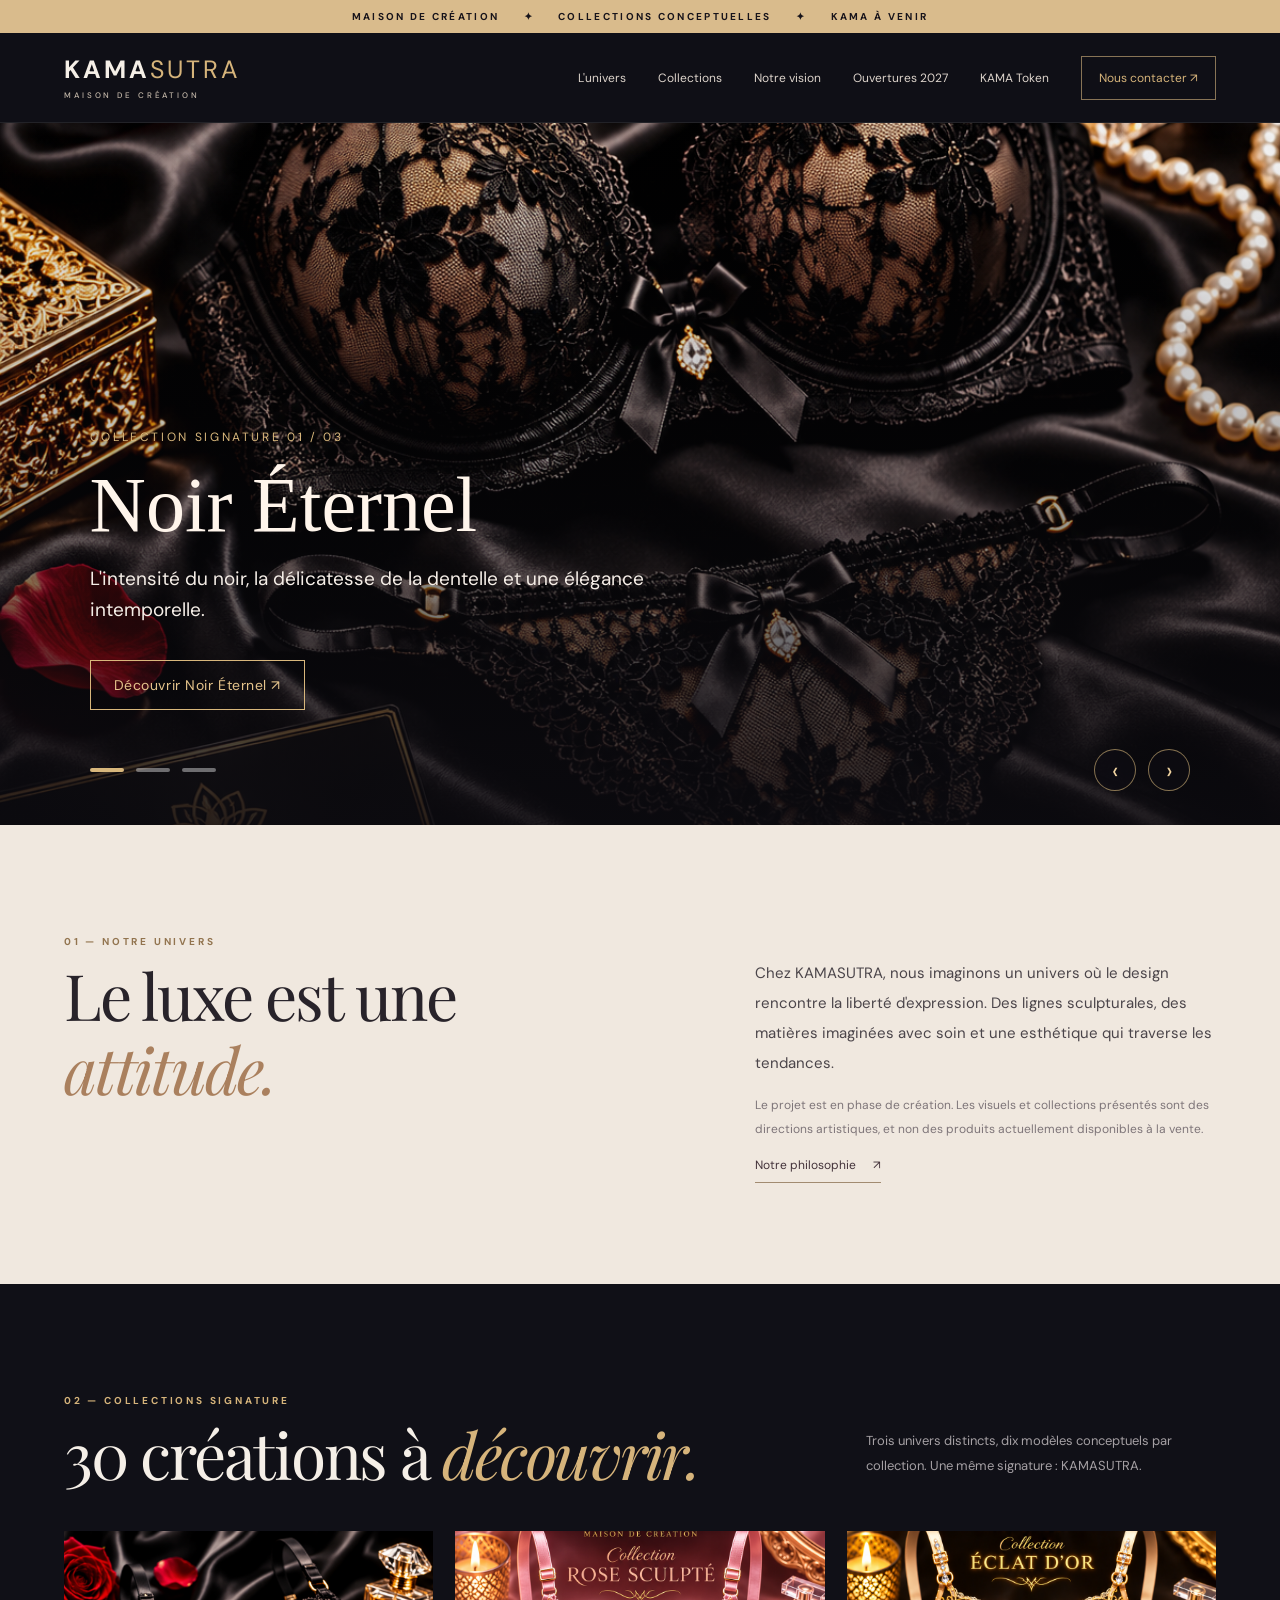
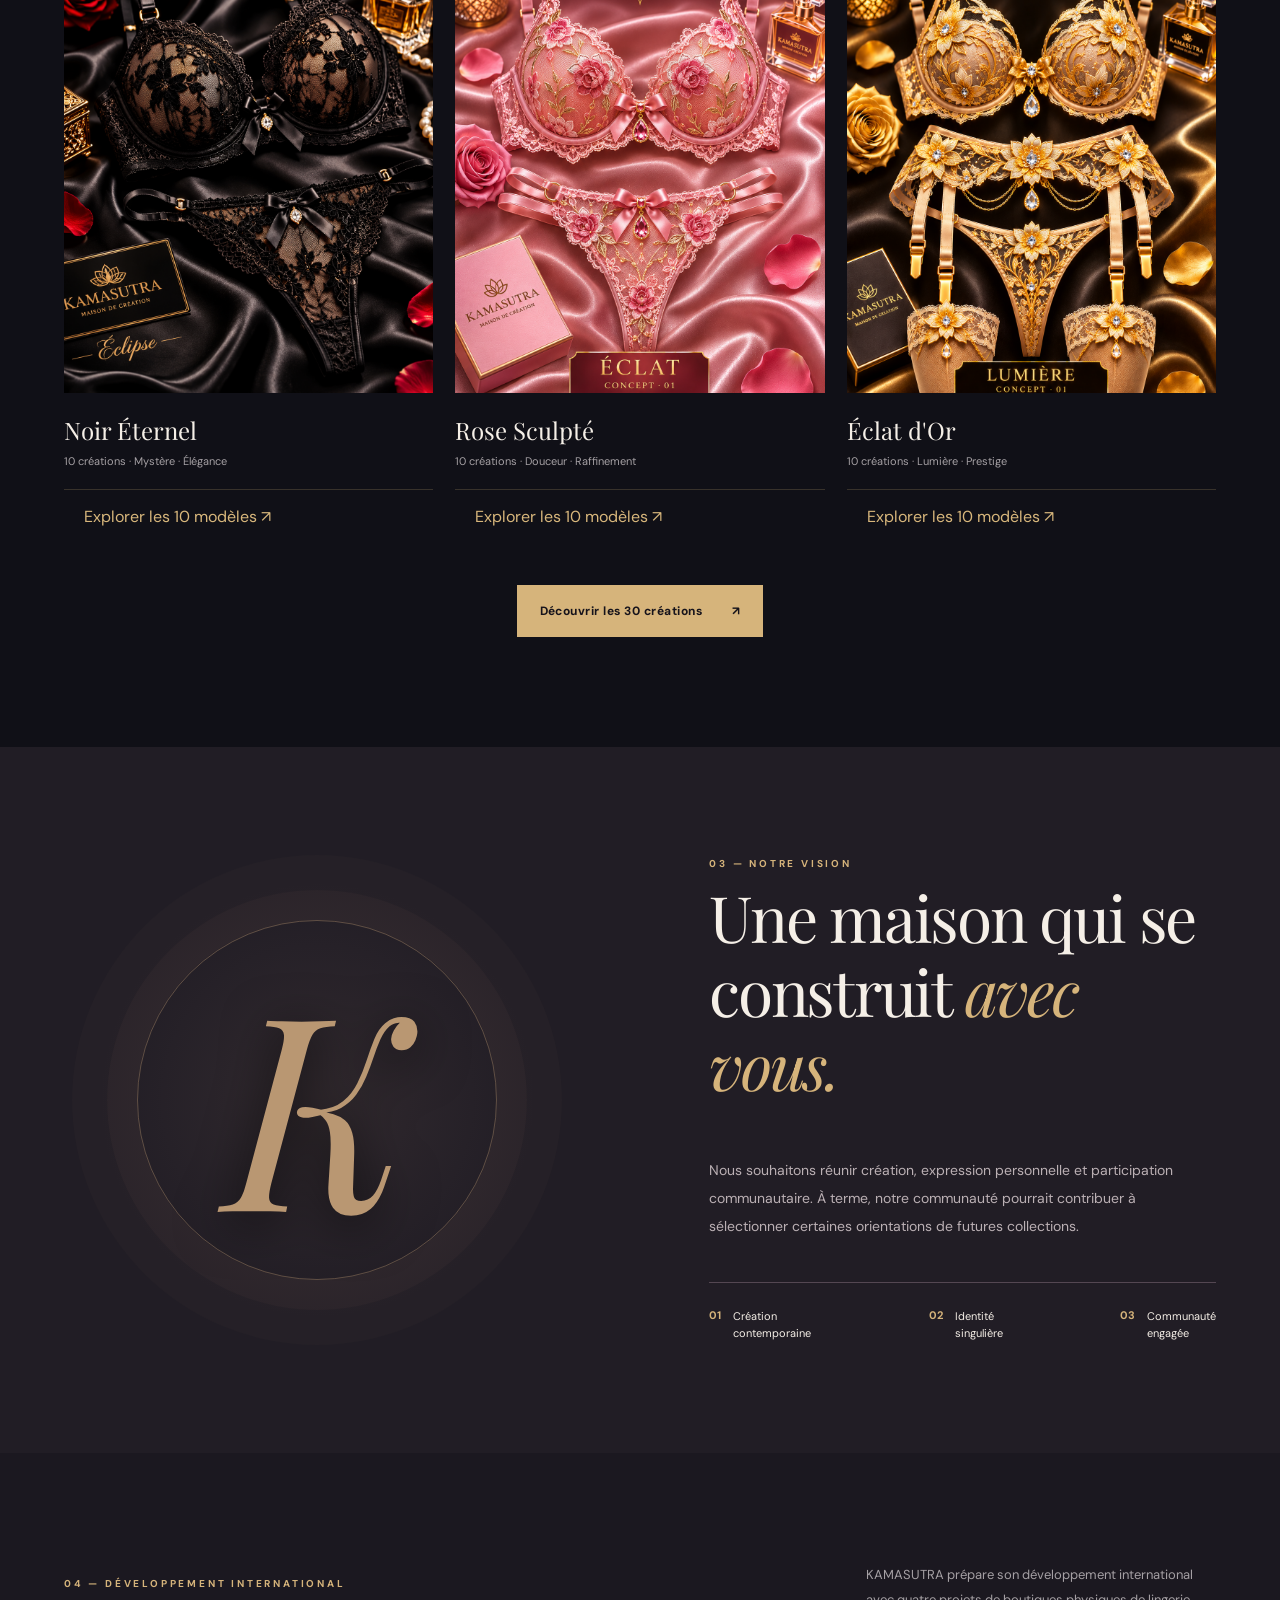
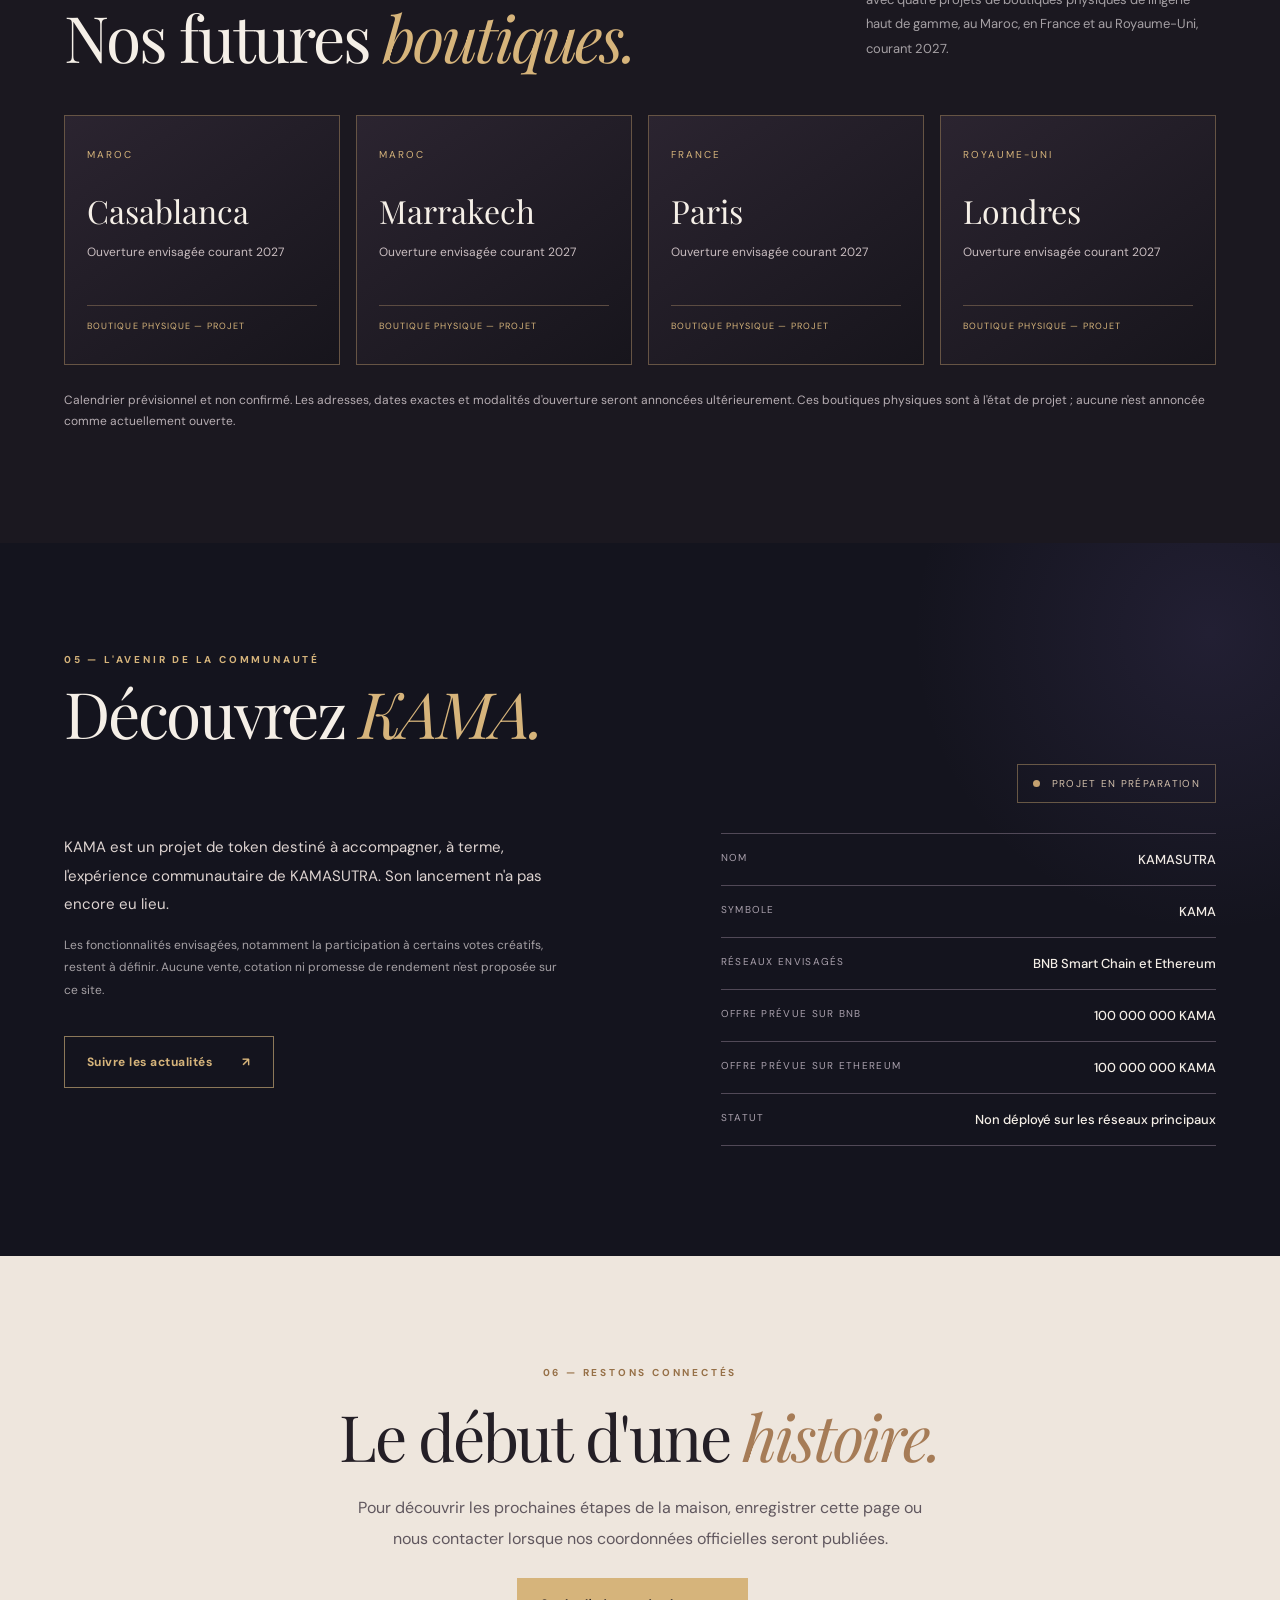
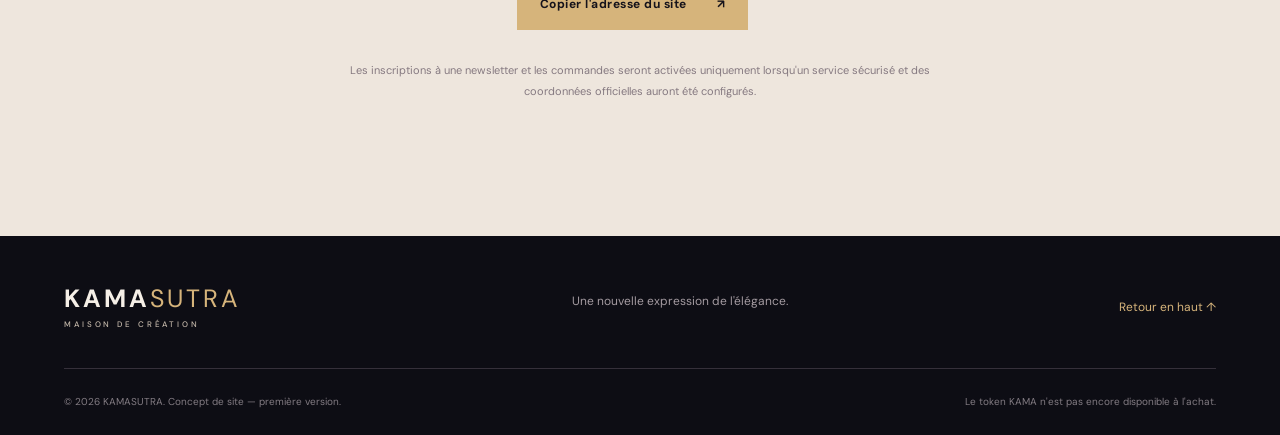
==== commit 360b87fa: "Update index.html" ====
--- a/index.html
+++ b/index.html
@@ -1,74 +1,230 @@
-
 
 <!doctype html>
 <html lang="fr">
 <head>
-  <meta charset="utf-8">
-  <meta name="viewport" content="width=device-width,initial-scale=1">
-  <meta name="theme-color" content="#101018">
-  <meta name="description" content="KAMASUTRA — Maison de création. Découvrez Noir Éternel, Rose Sculpté et Éclat d'Or : 30 créations conceptuelles de lingerie de luxe.">
-  <title>KAMASUTRA — Maison de création</title>
-  <link rel="stylesheet" href="styles.css">
-  <style>
-    /* Collections photographiques */
-    .collection-photo {
-      display: block;
-      width: 100%;
-      aspect-ratio: 4 / 5;
-      overflow: hidden;
-      background: #211b20;
-    }
-
-    .collection-photo img {
-      display: block;
-      width: 100%;
-      height: 100%;
-      object-fit: cover;
-      transition: transform .5s ease;
-    }
-
-    .collection-photo:hover img {
-      transform: scale(1.04);
-    }
-
-    .collection-discover {
-      display: block;
-      padding: 18px 22px;
-      color: #d8b77c;
-      text-decoration: none;
-      border-top: 1px solid rgba(216,183,124,.25);
-      font-size: 14px;
-      letter-spacing: .04em;
-    }
-
-    .collection-discover:hover {
-      color: #fff;
-    }
-
-    .collection-card {
-      overflow: hidden;
-    }
-
-    @media (max-width: 768px) {
-      .collection-grid {
-        gap: 26px;
-      }
-
-      .collection-photo {
-        aspect-ratio: 4 / 4.5;
-      }
-    }
-  </style>
+<meta charset="utf-8">
+<meta name="viewport" content="width=device-width,initial-scale=1">
+<meta name="theme-color" content="#101018">
+<meta name="description" content="KAMASUTRA — Maison de création. Découvrez les collections conceptuelles Noir Éternel, Rose Sculpté et Éclat d'Or.">
+<title>KAMASUTRA — Maison de création</title>
+<link rel="stylesheet" href="styles.css">
+
+<style>
+/* DIAPORAMA PREMIUM KAMASUTRA */
+
+.kama-showcase {
+  position: relative;
+  width: 100%;
+  height: min(78svh, 760px);
+  min-height: 470px;
+  overflow: hidden;
+  background: #111016;
+  isolation: isolate;
+}
+
+.kama-slide {
+  position: absolute;
+  inset: 0;
+  opacity: 0;
+  visibility: hidden;
+  transition: opacity 1.2s ease, visibility 1.2s;
+}
+
+.kama-slide.active {
+  opacity: 1;
+  visibility: visible;
+}
+
+.kama-slide img {
+  width: 100%;
+  height: 100%;
+  object-fit: cover;
+  object-position: center;
+  display: block;
+}
+
+.kama-slide::after {
+  content: "";
+  position: absolute;
+  inset: 0;
+  background: linear-gradient(
+    to bottom,
+    rgba(12,11,16,.06) 5%,
+    rgba(12,11,16,.25) 42%,
+    rgba(12,11,16,.88) 100%
+  );
+}
+
+.kama-slide-copy {
+  position: absolute;
+  bottom: 115px;
+  left: 7%;
+  right: 7%;
+  z-index: 2;
+  color: #f5eee7;
+}
+
+.kama-slide-copy .kicker {
+  color: #d8b77c;
+  letter-spacing: .22em;
+  font-size: 12px;
+  text-transform: uppercase;
+}
+
+.kama-slide-copy h2 {
+  font-family: Georgia,serif;
+  font-size: clamp(38px,7vw,78px);
+  font-weight: 400;
+  line-height: 1.1;
+  margin: 16px 0;
+  color: #fff5eb;
+}
+
+.kama-slide-copy p {
+  font-size: clamp(15px,2.5vw,19px);
+  line-height: 1.6;
+  max-width: 580px;
+}
+
+.kama-slide-copy a {
+  display: inline-block;
+  margin-top: 16px;
+  padding: 15px 23px;
+  border: 1px solid #d8b77c;
+  color: #e5c48c;
+  text-decoration: none;
+  letter-spacing: .04em;
+  font-size: 14px;
+}
+
+.kama-slide-copy a:hover {
+  background: #d8b77c;
+  color: #101018;
+}
+
+.kama-controls {
+  position: absolute;
+  bottom: 34px;
+  left: 7%;
+  right: 7%;
+  z-index: 5;
+  display: flex;
+  align-items: center;
+  justify-content: space-between;
+  gap: 16px;
+}
+
+.kama-dots {
+  display: flex;
+  gap: 12px;
+}
+
+.kama-dot {
+  width: 34px;
+  height: 4px;
+  padding: 0;
+  border: 0;
+  border-radius: 2px;
+  background: rgba(255,255,255,.4);
+  cursor: pointer;
+}
+
+.kama-dot.active {
+  background: #d8b77c;
+}
+
+.kama-arrows {
+  display: flex;
+  gap: 12px;
+}
+
+.kama-arrow {
+  width: 42px;
+  height: 42px;
+  border: 1px solid rgba(216,183,124,.6);
+  border-radius: 50%;
+  background: rgba(15,14,20,.55);
+  color: #f1d4a1;
+  font-size: 24px;
+  cursor: pointer;
+}
+
+.kama-collection-image {
+  width: 100%;
+  aspect-ratio: 4 / 5;
+  object-fit: cover;
+  display: block;
+  transition: transform .5s ease;
+}
+
+.kama-image-link {
+  display: block;
+  overflow: hidden;
+  background: #231d23;
+}
+
+.kama-image-link:hover img {
+  transform: scale(1.04);
+}
+
+.kama-collection-link {
+  display: block;
+  color: #d8b77c;
+  padding: 16px 20px;
+  text-decoration: none;
+  border-top: 1px solid rgba(216,183,124,.2);
+}
+
+.kama-all-collections {
+  text-align: center;
+  margin-top: 42px;
+}
+
+@media(max-width:768px) {
+  .kama-showcase {
+    height: 68svh;
+    min-height: 480px;
+    max-height: 680px;
+  }
+
+  .kama-slide-copy {
+    bottom: 105px;
+    left: 6%;
+    right: 6%;
+  }
+
+  .kama-slide-copy h2 {
+    font-size: clamp(36px,9vw,55px);
+  }
+
+  .kama-slide-copy p {
+    font-size: 15px;
+  }
+
+  .kama-controls {
+    left: 6%;
+    right: 6%;
+    bottom: 28px;
+  }
+}
+
+@media(prefers-reduced-motion:reduce) {
+  .kama-slide,
+  .kama-collection-image {
+    transition: none;
+  }
+}
+</style>
 </head>
 
 <body>
 
 <div class="announcement">
-  MAISON DE CRÉATION
-  <span>✦</span>
-  COLLECTIONS CONCEPTUELLES
-  <span>✦</span>
-  KAMA À VENIR
+MAISON DE CRÉATION
+<span>✦</span>
+COLLECTIONS CONCEPTUELLES
+<span>✦</span>
+KAMA À VENIR
 </div>
 
 <header class="header" id="haut">
@@ -97,405 +253,409 @@
 
 <main>
 
-  <!-- ACCUEIL -->
-
-  <section class="hero" aria-labelledby="hero-title">
-    <div class="hero-art" aria-hidden="true">
-      <div class="halo"></div>
-      <div class="sculpture sculpture-one"></div>
-      <div class="sculpture sculpture-two"></div>
-      <div class="orbit orbit-one"></div>
-      <div class="orbit orbit-two"></div>
-      <span class="art-label">ÉDITION CONCEPTUELLE · 001</span>
-    </div>
-
-    <div class="hero-content">
-      <div class="eyebrow">
-        <span class="eyebrow-line"></span>
-        L'ÉLÉGANCE RENCONTRE L'AVENIR
-      </div>
-
-      <h1 id="hero-title">
-        L'art de <em>révéler</em><br>
-        votre singularité.
-      </h1>
-
+<!-- DIAPORAMA D'ACCUEIL -->
+
+<section class="kama-showcase"
+  aria-label="Présentation des collections KAMASUTRA"
+  aria-roledescription="carrousel">
+
+  <div class="kama-slide active">
+    <img src="noir-01.png"
+      alt="Collection Noir Éternel — lingerie noire raffinée"
+      fetchpriority="high">
+
+    <div class="kama-slide-copy">
+      <span class="kicker">Collection signature 01 / 03</span>
+      <h2>Noir Éternel</h2>
       <p>
-        Une nouvelle vision de la lingerie :
-        audacieuse, raffinée et pensée pour celles
-        et ceux qui choisissent leur propre
-        définition du luxe.
-      </p>
-
-      <div class="hero-actions">
-        <a class="button gold" href="#collections">
-          Explorer les collections <span>↗</span>
-        </a>
-        <a class="text-link" href="#vision">
-          Découvrir notre vision <span>↗</span>
-        </a>
-      </div>
-
-      <div class="hero-bottom">
-        <span>01 / 03</span>
-        <span>CRÉATION · EXPRESSION · COMMUNAUTÉ</span>
-      </div>
-    </div>
-  </section>
-
-  <!-- NOTRE UNIVERS -->
-
-  <section class="manifesto section" id="univers">
-    <p class="section-kicker">01 — NOTRE UNIVERS</p>
-
-    <div class="manifesto-layout">
-      <h2>Le luxe est une <em>attitude.</em></h2>
-
-      <div>
-        <p>
-          Chez KAMASUTRA, nous imaginons un univers
-          où le design rencontre la liberté
-          d'expression. Des lignes sculpturales,
-          des matières imaginées avec soin et
-          une esthétique qui traverse les tendances.
-        </p>
-
-        <p class="muted">
-          Le projet est en phase de création.
-          Les visuels et les collections présentés
-          ici sont des directions artistiques,
-          et non des produits actuellement
-          disponibles à la vente.
-        </p>
-
-        <a class="under-link" href="#vision">
-          Notre philosophie <span>↗</span>
-        </a>
-      </div>
-    </div>
-  </section>
-
-  <!-- NOS TROIS COLLECTIONS -->
-
-  <section class="collections section" id="collections">
-    <div class="section-top">
-      <div>
-        <p class="section-kicker">
-          02 — COLLECTIONS SIGNATURE 2027
-        </p>
-        <h2>Des univers à <em>explorer.</em></h2>
-      </div>
-
+        L'intensité du noir, la délicatesse
+        de la dentelle et une élégance intemporelle.
+      </p>
+      <a href="collections.html#noir">
+        Découvrir Noir Éternel ↗
+      </a>
+    </div>
+  </div>
+
+  <div class="kama-slide" aria-hidden="true">
+    <img src="rose-01.png"
+      alt="Collection Rose Sculpté — lingerie rose délicate"
+      loading="lazy">
+
+    <div class="kama-slide-copy">
+      <span class="kicker">Collection signature 02 / 03</span>
+      <h2>Rose Sculpté</h2>
       <p>
-        30 créations conceptuelles.
-        Trois univers. Une signature.
-        Découvrez nos premières inspirations
-        de lingerie de luxe.
-      </p>
-    </div>
-
-    <div class="collection-grid">
-
-      <!-- NOIR ÉTERNEL -->
-
-      <article class="collection-card card-noir">
-        <a class="collection-photo" href="collections.html#noir">
-          <img
-            src="noir-01.png"
-            alt="Noir Éternel — lingerie de luxe noire"
-            loading="lazy"
-          >
-        </a>
-
-        <div class="collection-meta">
-          <div>
-            <h3>Noir Éternel</h3>
-            <p>10 créations · Mystère · Élégance</p>
-          </div>
+        Une harmonie de douceur, de lignes
+        délicates et de féminité contemporaine.
+      </p>
+      <a href="collections.html#rose">
+        Découvrir Rose Sculpté ↗
+      </a>
+    </div>
+  </div>
+
+  <div class="kama-slide" aria-hidden="true">
+    <img src="or-01.png"
+      alt="Collection Éclat d'Or — lingerie champagne et dorée"
+      loading="lazy">
+
+    <div class="kama-slide-copy">
+      <span class="kicker">Collection signature 03 / 03</span>
+      <h2>Éclat d'Or</h2>
+      <p>
+        L'éclat des nuances dorées,
+        le raffinement et l'expression du prestige.
+      </p>
+      <a href="collections.html#or">
+        Découvrir Éclat d'Or ↗
+      </a>
+    </div>
+  </div>
+
+  <div class="kama-controls">
+    <div class="kama-dots" aria-label="Choisir une collection">
+      <button class="kama-dot active"
+        type="button" data-slide="0"
+        aria-label="Afficher Noir Éternel"
+        aria-current="true"></button>
+      <button class="kama-dot"
+        type="button" data-slide="1"
+        aria-label="Afficher Rose Sculpté"></button>
+      <button class="kama-dot"
+        type="button" data-slide="2"
+        aria-label="Afficher Éclat d'Or"></button>
+    </div>
+
+    <div class="kama-arrows">
+      <button class="kama-arrow" id="kamaPrev"
+        type="button" aria-label="Collection précédente">‹</button>
+      <button class="kama-arrow" id="kamaNext"
+        type="button" aria-label="Collection suivante">›</button>
+    </div>
+  </div>
+</section>
+
+<!-- INTRODUCTION -->
+
+<section class="manifesto section" id="univers">
+  <p class="section-kicker">01 — NOTRE UNIVERS</p>
+
+  <div class="manifesto-layout">
+    <h2>Le luxe est une <em>attitude.</em></h2>
+
+    <div>
+      <p>
+        Chez KAMASUTRA, nous imaginons un univers
+        où le design rencontre la liberté d'expression.
+        Des lignes sculpturales, des matières imaginées
+        avec soin et une esthétique qui traverse
+        les tendances.
+      </p>
+
+      <p class="muted">
+        Le projet est en phase de création.
+        Les visuels et collections présentés
+        sont des directions artistiques,
+        et non des produits actuellement disponibles
+        à la vente.
+      </p>
+
+      <a class="under-link" href="#vision">
+        Notre philosophie <span>↗</span>
+      </a>
+    </div>
+  </div>
+</section>
+
+<!-- COLLECTIONS -->
+
+<section class="collections section" id="collections">
+  <div class="section-top">
+    <div>
+      <p class="section-kicker">
+        02 — COLLECTIONS SIGNATURE
+      </p>
+      <h2>30 créations à <em>découvrir.</em></h2>
+    </div>
+
+    <p>
+      Trois univers distincts, dix modèles
+      conceptuels par collection.
+      Une même signature : KAMASUTRA.
+    </p>
+  </div>
+
+  <div class="collection-grid">
+
+    <article class="collection-card card-noir">
+      <a href="collections.html#noir" class="kama-image-link">
+        <img class="kama-collection-image"
+          src="noir-01.png"
+          alt="Noir Éternel — première création"
+          loading="lazy">
+      </a>
+      <div class="collection-meta">
+        <div>
+          <h3>Noir Éternel</h3>
+          <p>10 créations · Mystère · Élégance</p>
         </div>
-
-        <a class="collection-discover" href="collections.html#noir">
-          Découvrir les 10 créations ↗
-        </a>
-      </article>
-
-      <!-- ROSE SCULPTÉ -->
-
-      <article class="collection-card card-rose">
-        <a class="collection-photo" href="collections.html#rose">
-          <img
-            src="rose-01.png"
-            alt="Rose Sculpté — lingerie rose raffinée"
-            loading="lazy"
-          >
-        </a>
-
-        <div class="collection-meta">
-          <div>
-            <h3>Rose Sculpté</h3>
-            <p>10 créations · Douceur · Raffinement</p>
-          </div>
+      </div>
+      <a class="kama-collection-link"
+        href="collections.html#noir">
+        Explorer les 10 modèles ↗
+      </a>
+    </article>
+
+    <article class="collection-card card-rose">
+      <a href="collections.html#rose" class="kama-image-link">
+        <img class="kama-collection-image"
+          src="rose-01.png"
+          alt="Rose Sculpté — première création"
+          loading="lazy">
+      </a>
+      <div class="collection-meta">
+        <div>
+          <h3>Rose Sculpté</h3>
+          <p>10 créations · Douceur · Raffinement</p>
         </div>
-
-        <a class="collection-discover" href="collections.html#rose">
-          Découvrir les 10 créations ↗
-        </a>
-      </article>
-
-      <!-- ÉCLAT D'OR -->
-
-      <article class="collection-card card-or">
-        <a class="collection-photo" href="collections.html#or">
-          <img
-            src="or-01.png"
-            alt="Éclat d'Or — lingerie champagne et or"
-            loading="lazy"
-          >
-        </a>
-
-        <div class="collection-meta">
-          <div>
-            <h3>Éclat d'Or</h3>
-            <p>10 créations · Lumière · Prestige</p>
-          </div>
+      </div>
+      <a class="kama-collection-link"
+        href="collections.html#rose">
+        Explorer les 10 modèles ↗
+      </a>
+    </article>
+
+    <article class="collection-card card-or">
+      <a href="collections.html#or" class="kama-image-link">
+        <img class="kama-collection-image"
+          src="or-01.png"
+          alt="Éclat d'Or — première création"
+          loading="lazy">
+      </a>
+      <div class="collection-meta">
+        <div>
+          <h3>Éclat d'Or</h3>
+          <p>10 créations · Lumière · Prestige</p>
         </div>
-
-        <a class="collection-discover" href="collections.html#or">
-          Découvrir les 10 créations ↗
-        </a>
-      </article>
-
-    </div>
-
-    <div style="text-align:center;margin-top:45px">
-      <a class="button gold" href="collections.html">
-        Voir les 30 créations <span>↗</span>
-      </a>
-    </div>
-  </section>
-
-  <!-- NOTRE VISION -->
-
-  <section class="vision section" id="vision">
-    <div class="vision-emblem" aria-hidden="true">
-      <span>K</span>
-      <div class="emblem-ring"></div>
-    </div>
-
-    <div class="vision-copy">
-      <p class="section-kicker">03 — NOTRE VISION</p>
-
-      <h2>
-        Une maison qui se construit
-        <em>avec vous.</em>
+      </div>
+      <a class="kama-collection-link"
+        href="collections.html#or">
+        Explorer les 10 modèles ↗
+      </a>
+    </article>
+
+  </div>
+
+  <div class="kama-all-collections">
+    <a class="button gold" href="collections.html">
+      Découvrir les 30 créations <span>↗</span>
+    </a>
+  </div>
+</section>
+
+<!-- VISION -->
+
+<section class="vision section" id="vision">
+  <div class="vision-emblem" aria-hidden="true">
+    <span>K</span>
+    <div class="emblem-ring"></div>
+  </div>
+
+  <div class="vision-copy">
+    <p class="section-kicker">03 — NOTRE VISION</p>
+    <h2>
+      Une maison qui se construit
+      <em>avec vous.</em>
+    </h2>
+    <p>
+      Nous souhaitons réunir création,
+      expression personnelle et participation
+      communautaire. À terme, notre communauté
+      pourrait contribuer à sélectionner certaines
+      orientations de futures collections.
+    </p>
+
+    <div class="vision-points">
+      <div>
+        <strong>01</strong>
+        <span>Création<br>contemporaine</span>
+      </div>
+      <div>
+        <strong>02</strong>
+        <span>Identité<br>singulière</span>
+      </div>
+      <div>
+        <strong>03</strong>
+        <span>Communauté<br>engagée</span>
+      </div>
+    </div>
+  </div>
+</section>
+
+<!-- BOUTIQUES -->
+
+<section class="locations section" id="implantations"
+  aria-labelledby="locations-title">
+
+  <div class="section-top">
+    <div>
+      <p class="section-kicker">
+        04 — DÉVELOPPEMENT INTERNATIONAL
+      </p>
+      <h2 id="locations-title">
+        Nos futures <em>boutiques.</em>
       </h2>
-
+    </div>
+
+    <p>
+      KAMASUTRA prépare son développement international
+      avec quatre projets de boutiques physiques
+      de lingerie haut de gamme, au Maroc,
+      en France et au Royaume-Uni, courant 2027.
+    </p>
+  </div>
+
+  <div class="locations-grid">
+    <article class="location-card">
+      <span class="location-country">MAROC</span>
+      <h3>Casablanca</h3>
+      <p>Ouverture envisagée courant 2027</p>
+      <span class="location-tag">BOUTIQUE PHYSIQUE — PROJET</span>
+    </article>
+
+    <article class="location-card">
+      <span class="location-country">MAROC</span>
+      <h3>Marrakech</h3>
+      <p>Ouverture envisagée courant 2027</p>
+      <span class="location-tag">BOUTIQUE PHYSIQUE — PROJET</span>
+    </article>
+
+    <article class="location-card">
+      <span class="location-country">FRANCE</span>
+      <h3>Paris</h3>
+      <p>Ouverture envisagée courant 2027</p>
+      <span class="location-tag">BOUTIQUE PHYSIQUE — PROJET</span>
+    </article>
+
+    <article class="location-card">
+      <span class="location-country">ROYAUME-UNI</span>
+      <h3>Londres</h3>
+      <p>Ouverture envisagée courant 2027</p>
+      <span class="location-tag">BOUTIQUE PHYSIQUE — PROJET</span>
+    </article>
+  </div>
+
+  <p class="locations-disclaimer">
+    Calendrier prévisionnel et non confirmé.
+    Les adresses, dates exactes et modalités
+    d'ouverture seront annoncées ultérieurement.
+    Ces boutiques physiques sont à l'état de projet ;
+    aucune n'est annoncée comme actuellement ouverte.
+  </p>
+</section>
+
+<!-- TOKEN KAMA -->
+
+<section class="token section" id="kama">
+  <div class="token-glow" aria-hidden="true"></div>
+
+  <div class="token-header">
+    <div>
+      <p class="section-kicker">
+        05 — L'AVENIR DE LA COMMUNAUTÉ
+      </p>
+      <h2>Découvrez <em>KAMA.</em></h2>
+    </div>
+
+    <span class="status">
+      <span class="status-dot"></span>
+      PROJET EN PRÉPARATION
+    </span>
+  </div>
+
+  <div class="token-body">
+    <div>
       <p>
-        Nous souhaitons réunir création,
-        expression personnelle et participation
-        communautaire. À terme, notre communauté
-        pourrait contribuer à sélectionner
-        certaines orientations de futures collections.
-      </p>
-
-      <div class="vision-points">
-        <div>
-          <strong>01</strong>
-          <span>Création<br>contemporaine</span>
-        </div>
-        <div>
-          <strong>02</strong>
-          <span>Identité<br>singulière</span>
-        </div>
-        <div>
-          <strong>03</strong>
-          <span>Communauté<br>engagée</span>
-        </div>
-      </div>
-    </div>
-  </section>
-
-  <!-- BOUTIQUES 2027 -->
-
-  <section class="locations section" id="implantations"
-    aria-labelledby="locations-title">
-
-    <div class="section-top">
-      <div>
-        <p class="section-kicker">
-          04 — DÉVELOPPEMENT INTERNATIONAL
-        </p>
-        <h2 id="locations-title">
-          Nos futures <em>boutiques.</em>
-        </h2>
-      </div>
-
-      <p>
-        KAMASUTRA prépare son développement
-        international avec quatre projets
-        de boutiques physiques de lingerie
-        haut de gamme, au Maroc, en France
-        et au Royaume-Uni, courant 2027.
-      </p>
-    </div>
-
-    <div class="locations-grid">
-
-      <article class="location-card">
-        <span class="location-country">MAROC</span>
-        <h3>Casablanca</h3>
-        <p>Ouverture envisagée courant 2027</p>
-        <span class="location-tag">
-          BOUTIQUE PHYSIQUE — PROJET
-        </span>
-      </article>
-
-      <article class="location-card">
-        <span class="location-country">MAROC</span>
-        <h3>Marrakech</h3>
-        <p>Ouverture envisagée courant 2027</p>
-        <span class="location-tag">
-          BOUTIQUE PHYSIQUE — PROJET
-        </span>
-      </article>
-
-      <article class="location-card">
-        <span class="location-country">FRANCE</span>
-        <h3>Paris</h3>
-        <p>Ouverture envisagée courant 2027</p>
-        <span class="location-tag">
-          BOUTIQUE PHYSIQUE — PROJET
-        </span>
-      </article>
-
-      <article class="location-card">
-        <span class="location-country">ROYAUME-UNI</span>
-        <h3>Londres</h3>
-        <p>Ouverture envisagée courant 2027</p>
-        <span class="location-tag">
-          BOUTIQUE PHYSIQUE — PROJET
-        </span>
-      </article>
-
-    </div>
-
-    <p class="locations-disclaimer">
-      Calendrier prévisionnel et non confirmé.
-      Les adresses, dates exactes et modalités
-      d'ouverture seront annoncées ultérieurement.
-      Ces boutiques physiques sont à l'état
-      de projet ; aucune n'est annoncée
-      comme actuellement ouverte.
-    </p>
-  </section>
-
-  <!-- KAMA TOKEN -->
-
-  <section class="token section" id="kama">
-    <div class="token-glow" aria-hidden="true"></div>
-
-    <div class="token-header">
-      <div>
-        <p class="section-kicker">
-          05 — L'AVENIR DE LA COMMUNAUTÉ
-        </p>
-        <h2>Découvrez <em>KAMA.</em></h2>
-      </div>
-
-      <span class="status">
-        <span class="status-dot"></span>
-        PROJET EN PRÉPARATION
-      </span>
-    </div>
-
-    <div class="token-body">
-      <div>
-        <p>
-          KAMA est un projet de token destiné
-          à accompagner, à terme, l'expérience
-          communautaire de KAMASUTRA.
-          Son lancement n'a pas encore eu lieu.
-        </p>
-
-        <p class="muted">
-          Les fonctionnalités envisagées,
-          notamment la participation à certains
-          votes créatifs, restent à définir.
-          Aucune vente, cotation ni promesse
-          de rendement n'est proposée sur ce site.
-        </p>
-
-        <a href="#contact" class="button outline">
-          Suivre les actualités <span>↗</span>
-        </a>
-      </div>
-
-      <div class="token-facts">
-        <div>
-          <span>NOM</span>
-          <strong>KAMASUTRA</strong>
-        </div>
-        <div>
-          <span>SYMBOLE</span>
-          <strong>KAMA</strong>
-        </div>
-        <div>
-          <span>RÉSEAUX ENVISAGÉS</span>
-          <strong>BNB Smart Chain et Ethereum</strong>
-        </div>
-        <div>
-          <span>OFFRE PRÉVUE SUR BNB</span>
-          <strong>100 000 000 KAMA</strong>
-        </div>
-        <div>
-          <span>OFFRE PRÉVUE SUR ETHEREUM</span>
-          <strong>100 000 000 KAMA</strong>
-        </div>
-        <div>
-          <span>STATUT</span>
-          <strong>Non déployé sur les réseaux principaux</strong>
-        </div>
-      </div>
-    </div>
-  </section>
-
-  <!-- CONTACT -->
-
-  <section class="contact section" id="contact">
-    <p class="section-kicker">
-      06 — RESTONS CONNECTÉS
-    </p>
-
-    <h2>Le début d'une <em>histoire.</em></h2>
-
-    <p>
-      Pour découvrir les prochaines étapes
-      de la maison, enregistrer cette page
-      ou nous contacter lorsque nos coordonnées
-      officielles seront publiées.
-    </p>
-
-    <div class="contact-actions">
-      <button class="button gold" id="copySite">
-        Copier l'adresse du site <span>↗</span>
-      </button>
-
-      <span id="copyFeedback"
-        role="status"
-        aria-live="polite"></span>
-    </div>
-
-    <p class="contact-note">
-      Les inscriptions à une newsletter et
-      les commandes seront activées uniquement
-      lorsqu'un service sécurisé et des
-      coordonnées officielles auront été configurés.
-    </p>
-  </section>
+        KAMA est un projet de token destiné
+        à accompagner, à terme, l'expérience
+        communautaire de KAMASUTRA.
+        Son lancement n'a pas encore eu lieu.
+      </p>
+
+      <p class="muted">
+        Les fonctionnalités envisagées, notamment
+        la participation à certains votes créatifs,
+        restent à définir. Aucune vente, cotation
+        ni promesse de rendement n'est proposée
+        sur ce site.
+      </p>
+
+      <a href="#contact" class="button outline">
+        Suivre les actualités <span>↗</span>
+      </a>
+    </div>
+
+    <div class="token-facts">
+      <div>
+        <span>NOM</span>
+        <strong>KAMASUTRA</strong>
+      </div>
+      <div>
+        <span>SYMBOLE</span>
+        <strong>KAMA</strong>
+      </div>
+      <div>
+        <span>RÉSEAUX ENVISAGÉS</span>
+        <strong>BNB Smart Chain et Ethereum</strong>
+      </div>
+      <div>
+        <span>OFFRE PRÉVUE SUR BNB</span>
+        <strong>100 000 000 KAMA</strong>
+      </div>
+      <div>
+        <span>OFFRE PRÉVUE SUR ETHEREUM</span>
+        <strong>100 000 000 KAMA</strong>
+      </div>
+      <div>
+        <span>STATUT</span>
+        <strong>Non déployé sur les réseaux principaux</strong>
+      </div>
+    </div>
+  </div>
+</section>
+
+<!-- CONTACT -->
+
+<section class="contact section" id="contact">
+  <p class="section-kicker">06 — RESTONS CONNECTÉS</p>
+
+  <h2>Le début d'une <em>histoire.</em></h2>
+
+  <p>
+    Pour découvrir les prochaines étapes
+    de la maison, enregistrer cette page
+    ou nous contacter lorsque nos coordonnées
+    officielles seront publiées.
+  </p>
+
+  <div class="contact-actions">
+    <button class="button gold" id="copySite">
+      Copier l'adresse du site <span>↗</span>
+    </button>
+    <span id="copyFeedback"
+      role="status" aria-live="polite"></span>
+  </div>
+
+  <p class="contact-note">
+    Les inscriptions à une newsletter et les
+    commandes seront activées uniquement
+    lorsqu'un service sécurisé et des coordonnées
+    officielles auront été configurés.
+  </p>
+</section>
 
 </main>
-
-<!-- PIED DE PAGE -->
 
 <footer>
   <div class="footer-main">
@@ -503,9 +663,7 @@
       KAMA<span>SUTRA</span>
       <small>MAISON DE CRÉATION</small>
     </div>
-
     <p>Une nouvelle expression de l'élégance.</p>
-
     <a href="#haut">Retour en haut ↑</a>
   </div>
 
@@ -523,5 +681,100 @@
 
 <script src="script.js"></script>
 
+<!-- FONCTIONNEMENT DU DIAPORAMA -->
+
+<script>
+(function () {
+  const showcase = document.querySelector(".kama-showcase");
+  if (!showcase) return;
+
+  const slides = [...showcase.querySelectorAll(".kama-slide")];
+  const dots = [...showcase.querySelectorAll(".kama-dot")];
+  const previous = document.getElementById("kamaPrev");
+  const next = document.getElementById("kamaNext");
+  const reducedMotion = window.matchMedia(
+    "(prefers-reduced-motion: reduce)"
+  );
+
+  let current = 0;
+  let timer = null;
+
+  function showSlide(index) {
+    current = (index + slides.length) % slides.length;
+
+    slides.forEach((slide, i) => {
+      const active = i === current;
+      slide.classList.toggle("active", active);
+      slide.setAttribute("aria-hidden", String(!active));
+      slide.querySelectorAll("a").forEach(link => {
+        link.tabIndex = active ? 0 : -1;
+      });
+    });
+
+    dots.forEach((dot, i) => {
+      const active = i === current;
+      dot.classList.toggle("active", active);
+      if (active) {
+        dot.setAttribute("aria-current", "true");
+      } else {
+        dot.removeAttribute("aria-current");
+      }
+    });
+  }
+
+  function stopAuto() {
+    if (timer !== null) {
+      clearInterval(timer);
+      timer = null;
+    }
+  }
+
+  function startAuto() {
+    stopAuto();
+    if (reducedMotion.matches || document.hidden) return;
+    timer = setInterval(() => {
+      showSlide(current + 1);
+    }, 5000);
+  }
+
+  function navigate(index) {
+    showSlide(index);
+    startAuto();
+  }
+
+  previous.addEventListener("click", () => {
+    navigate(current - 1);
+  });
+
+  next.addEventListener("click", () => {
+    navigate(current + 1);
+  });
+
+  dots.forEach((dot, i) => {
+    dot.addEventListener("click", () => navigate(i));
+  });
+
+  showcase.addEventListener("mouseenter", stopAuto);
+  showcase.addEventListener("mouseleave", startAuto);
+
+  showcase.addEventListener("focusin", stopAuto);
+  showcase.addEventListener("focusout", event => {
+    if (!showcase.contains(event.relatedTarget)) startAuto();
+  });
+
+  document.addEventListener("visibilitychange", () => {
+    if (document.hidden) stopAuto();
+    else startAuto();
+  });
+
+  if (reducedMotion.addEventListener) {
+    reducedMotion.addEventListener("change", startAuto);
+  }
+
+  showSlide(0);
+  startAuto();
+})();
+</script>
+
 </body>
 </html>
